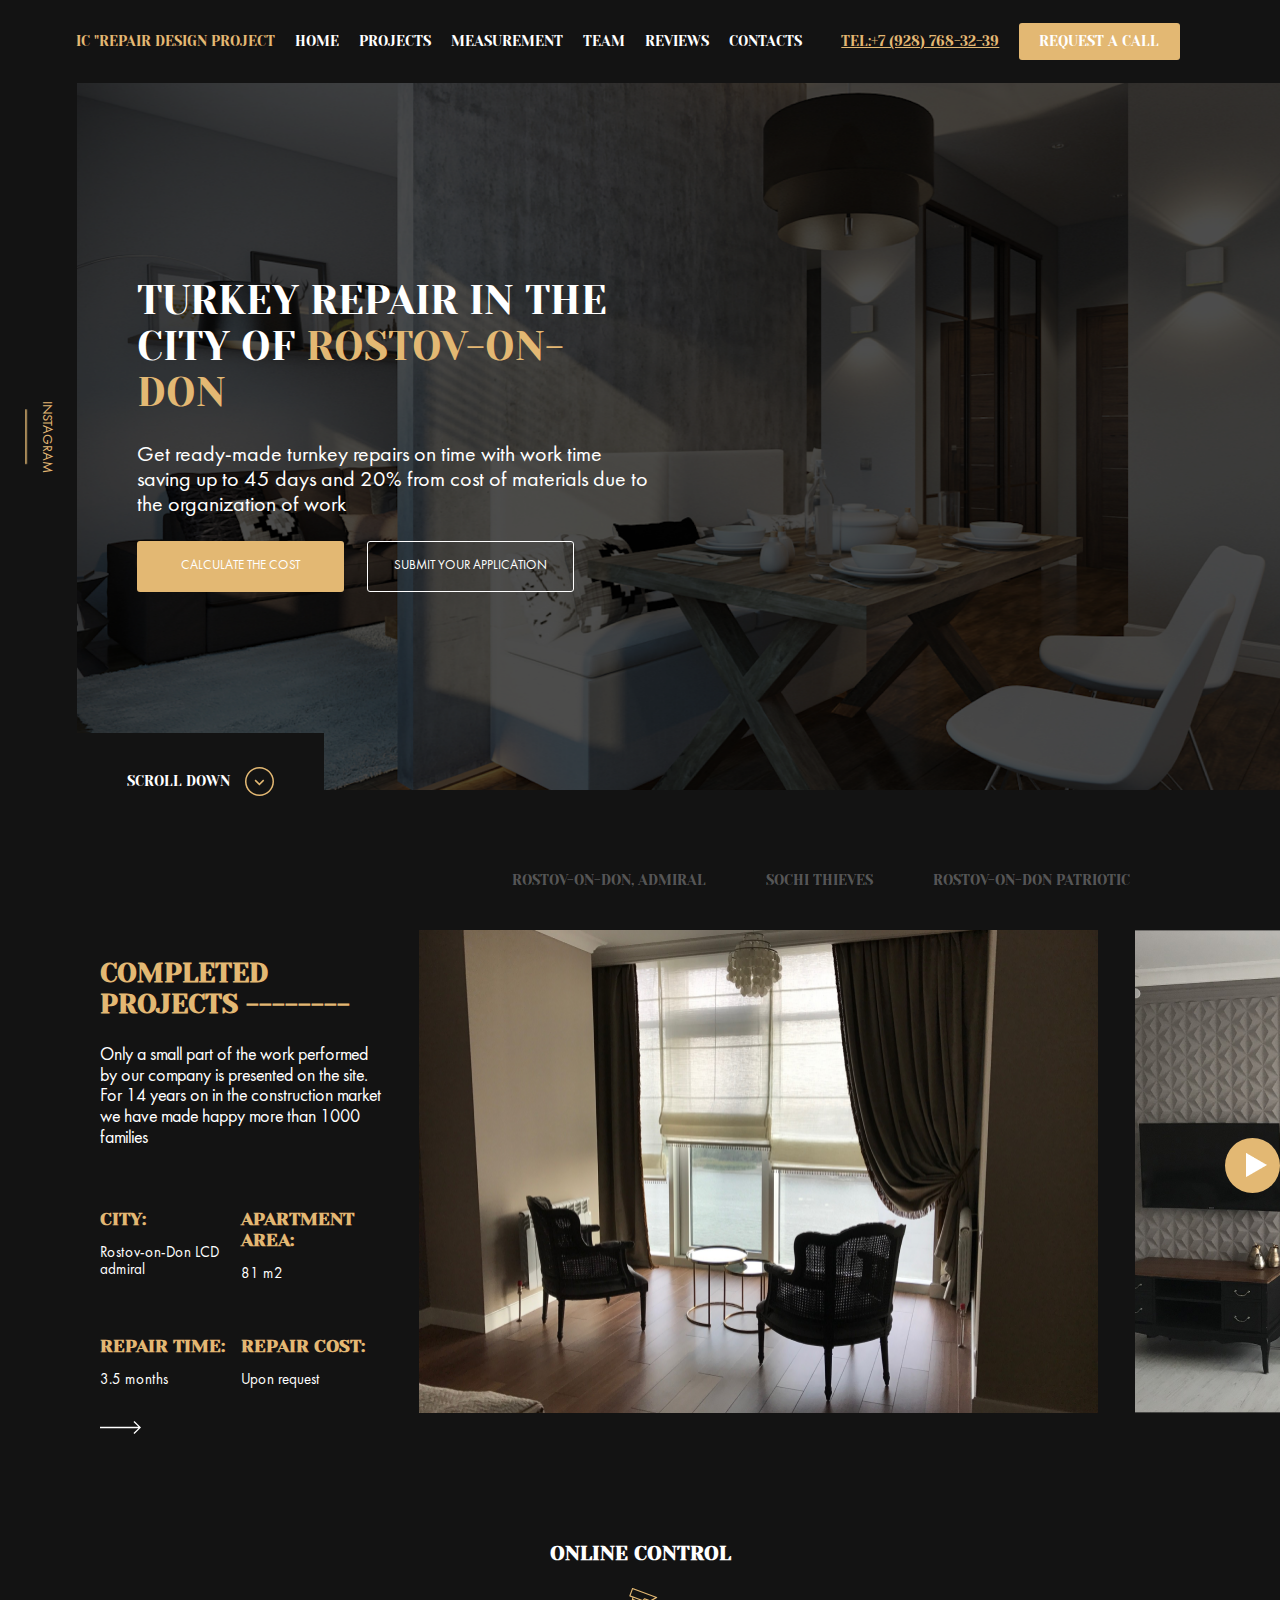
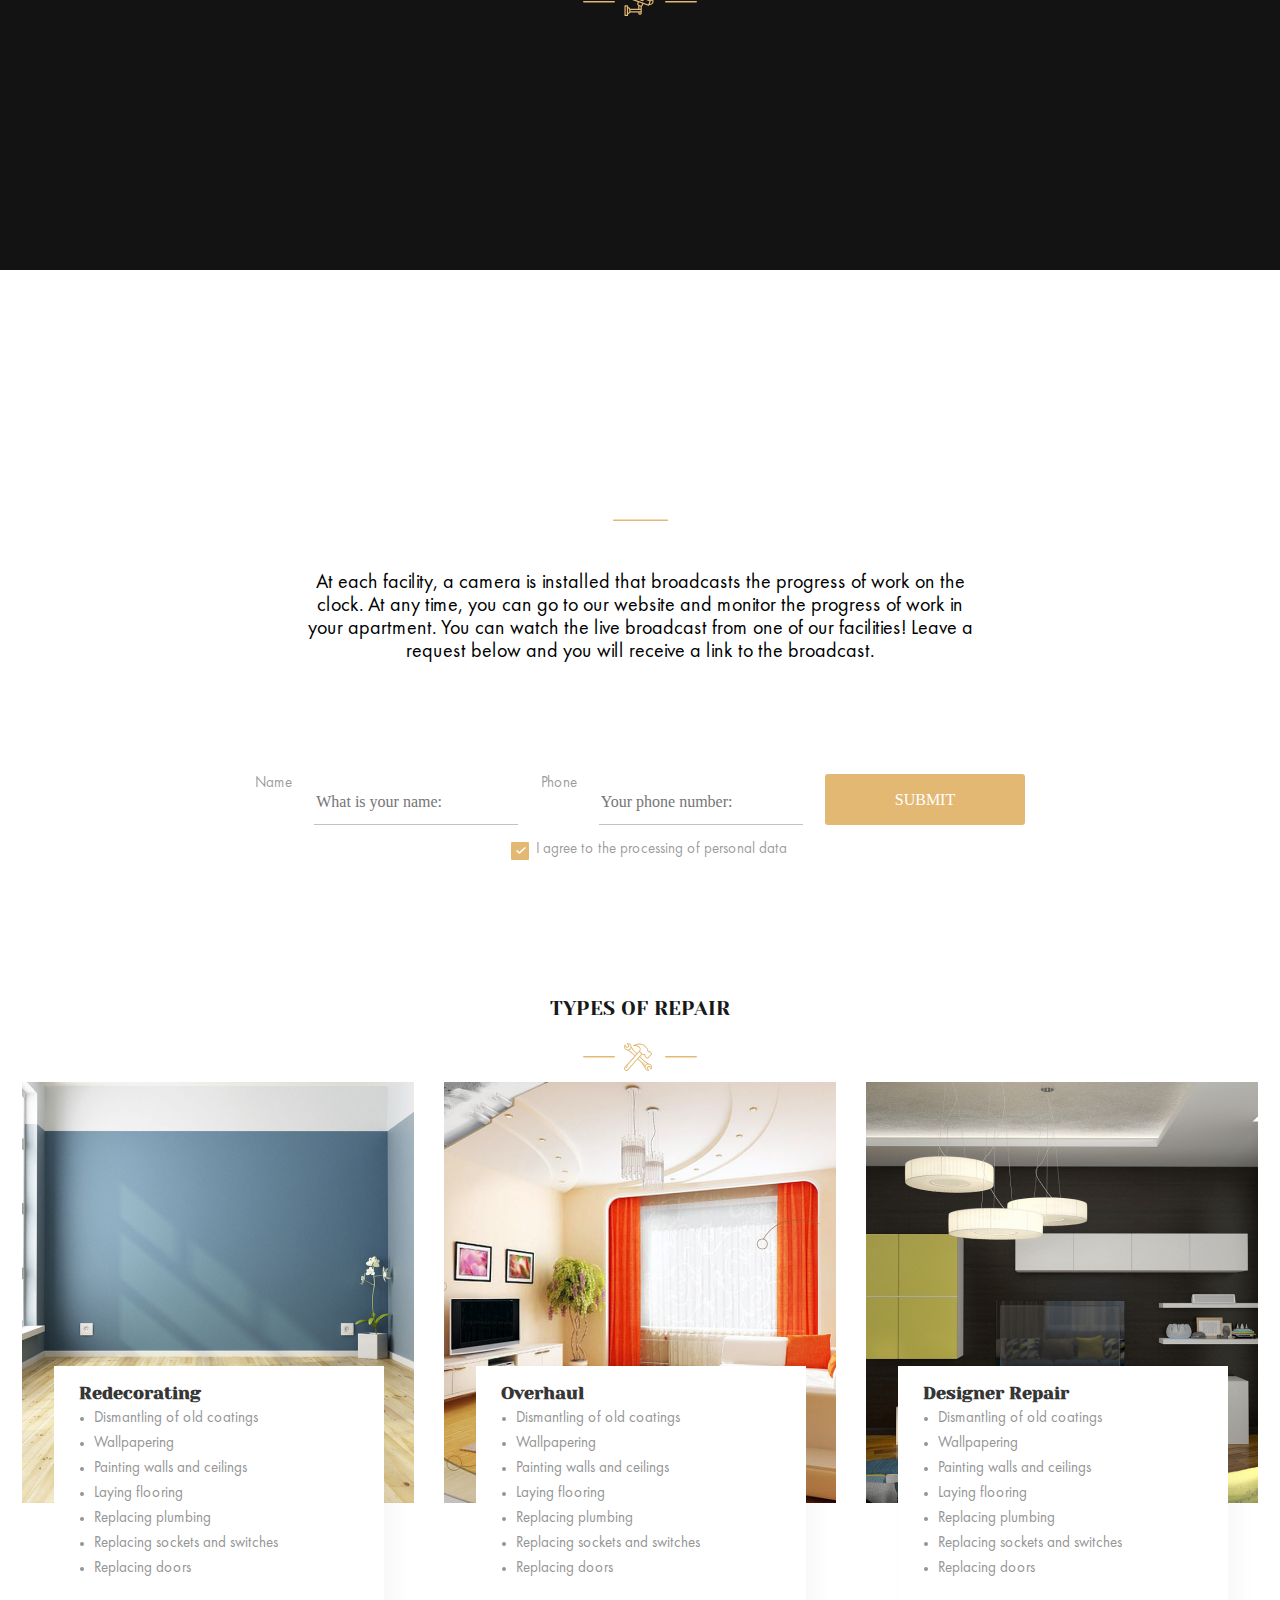
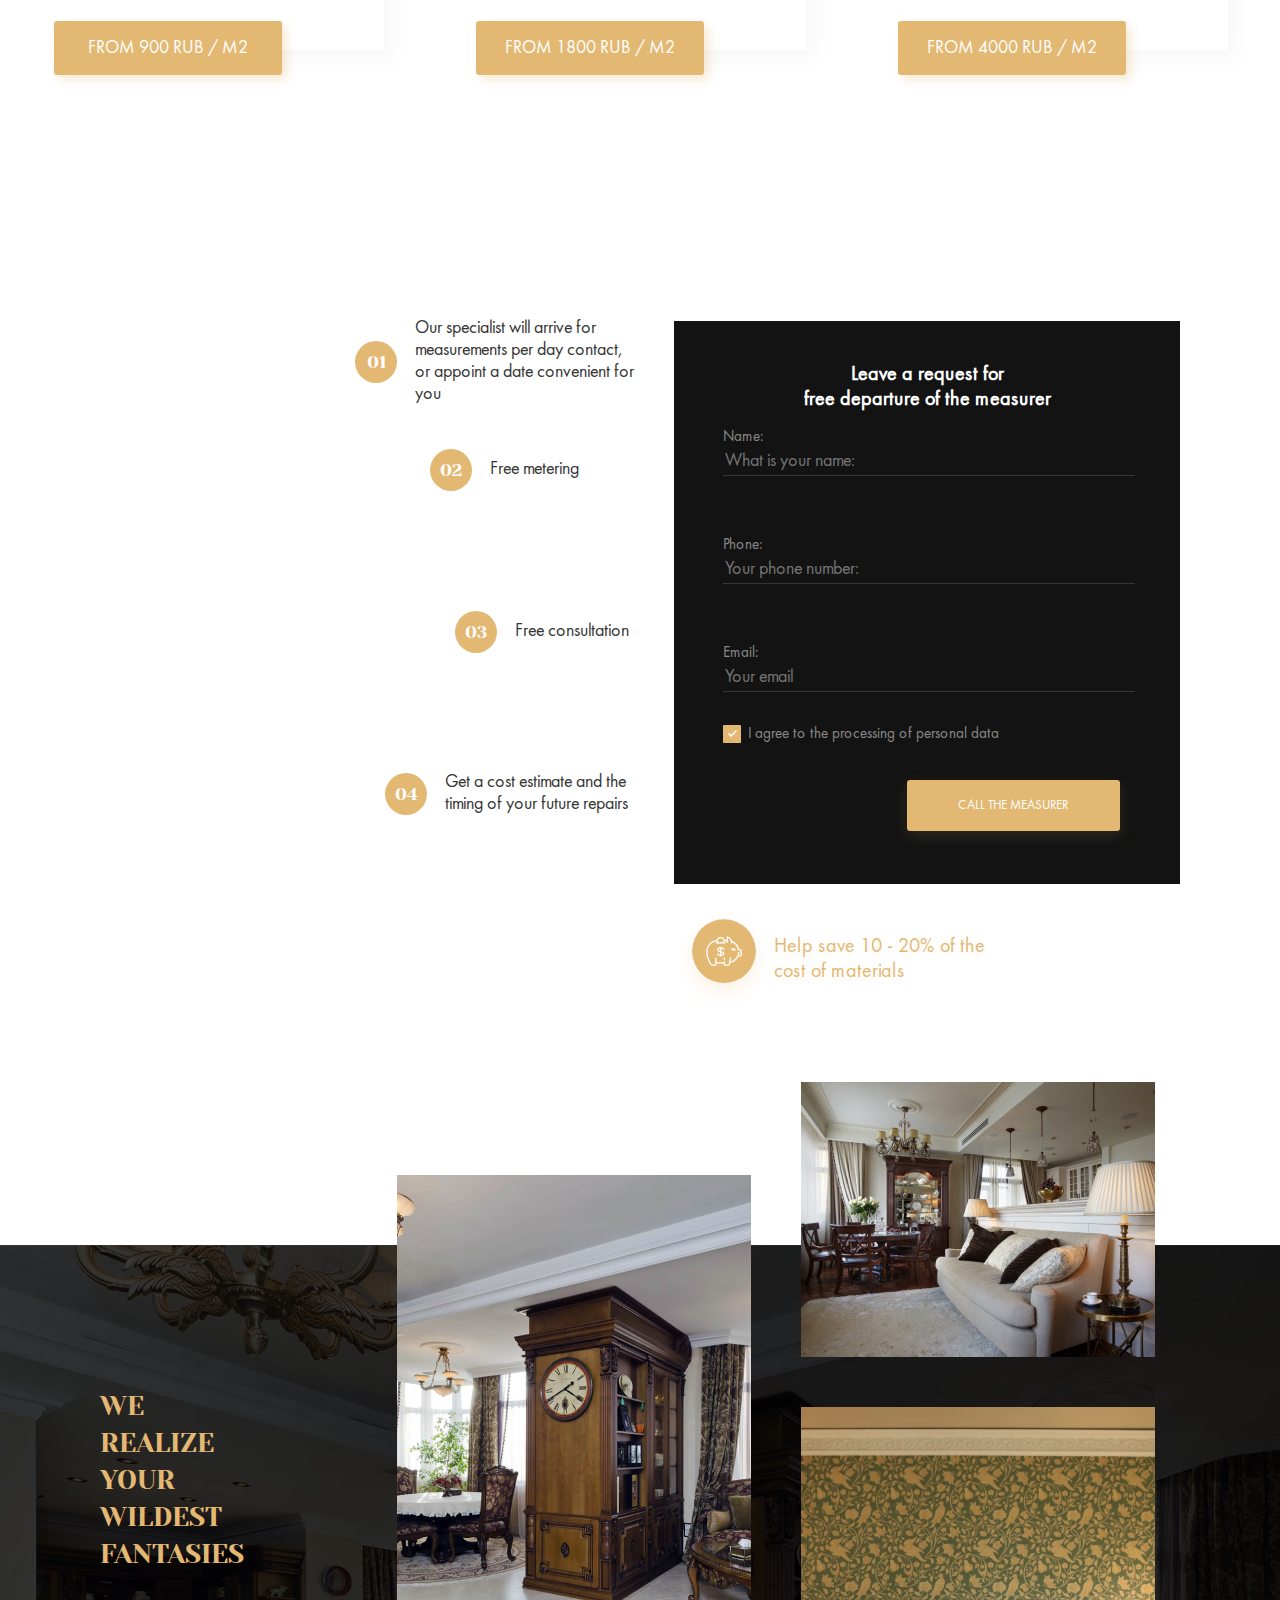
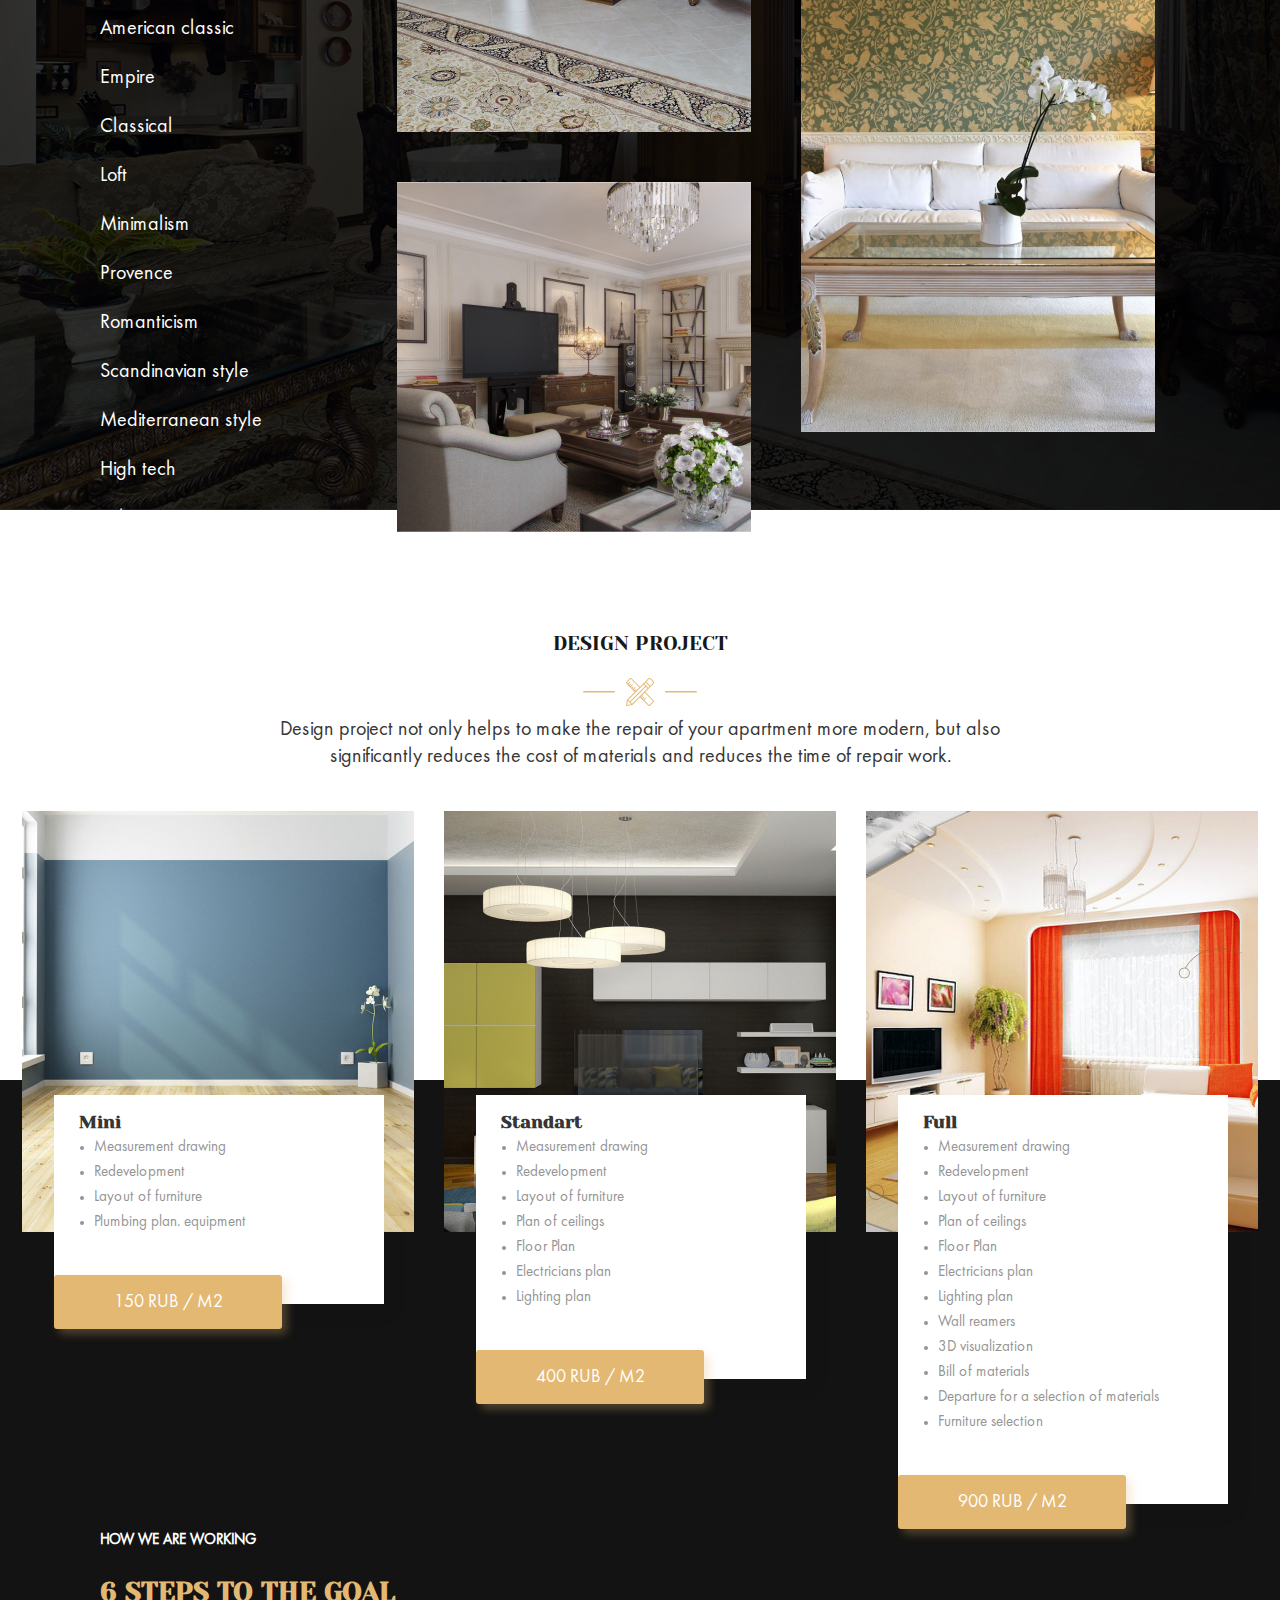
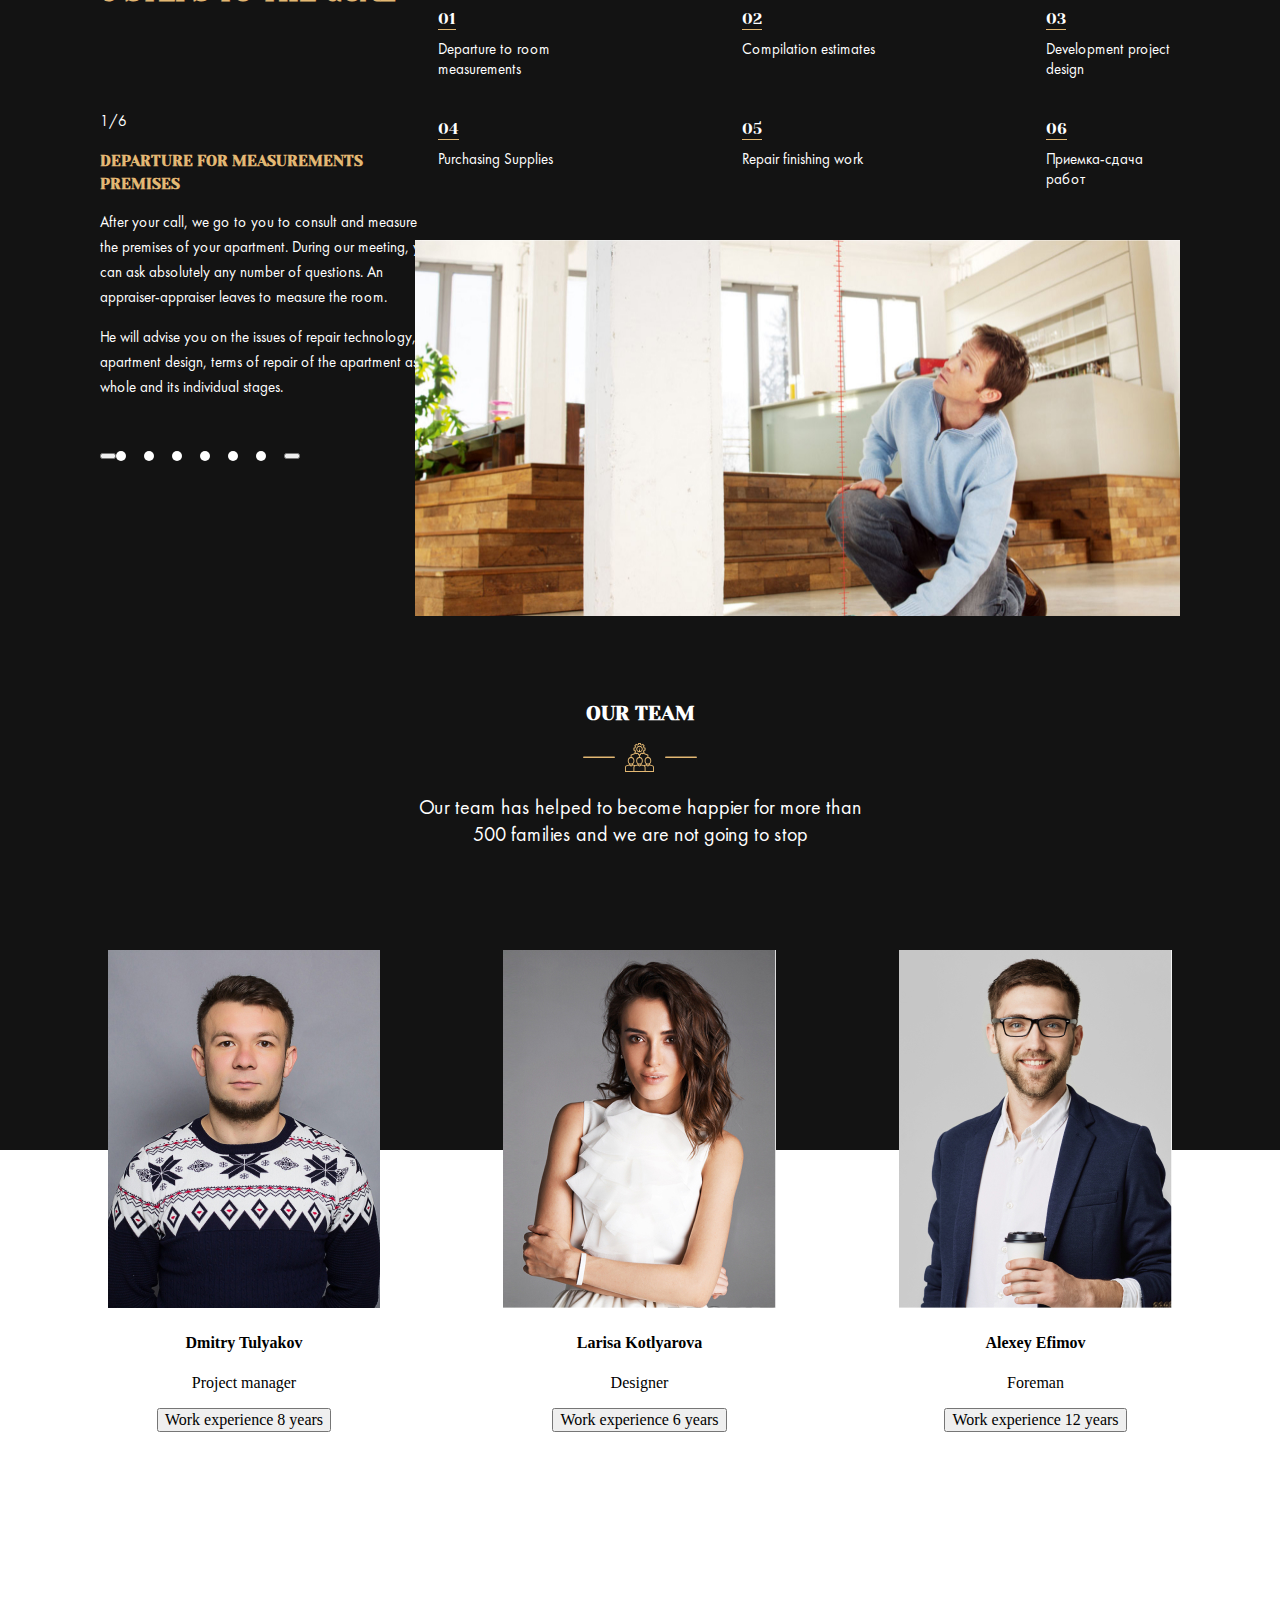
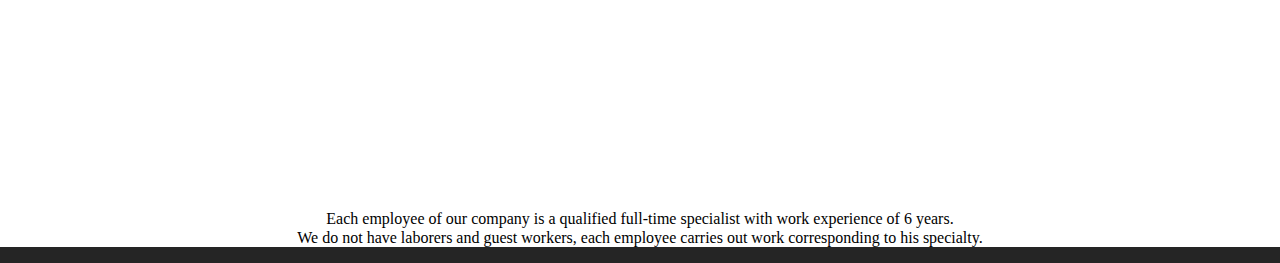
==== projects/repair-design-project/index.html @ 632f5169 "feat: add base file structure" ====
<!DOCTYPE html>
<html lang="en">

<head>
   <meta charset="UTF-8">
   <meta name="viewport" content="width=device-width, initial-scale=1.0">
   <meta http-equiv="X-UA-Compatible" content="ie=edge">
   <link href="https://fonts.googleapis.com/css?family=Yeseva+One&display=swap" rel="stylesheet">
   <link rel="stylesheet" href="normalize.css">
   <link rel="stylesheet" href="style.css">
   <title>Repair Design Project</title>
</head>

<body>

   <header>
      <nav class="nav_header">
         <div class="nav_header--logo">
            <span>IC "Repair Design Project</span>
         </div>
         <div class="nav_header--items">
            <ul>
               <li><a href="#">HOME</a></li>
               <li><a href="#">PROJECTS</a></li>
               <li><a href="#">MEASUREMENT</a></li>
               <li><a href="#">TEAM</a></li>
               <li><a href="#">REVIEWS</a></li>
               <li><a href="#">CONTACTS</a></li>
            </ul>
         </div>
         <a class="nav_header--tel" href="tel:+7 (928) 768-32-39">tel:+7 (928) 768-32-39</a>
         <button>Request a call</button>
      </nav>
      <section>
         <div class="left_instagram">
            <p><a href="#">INSTAGRAM</a>
            <img src="assets/img/bar55.png" alt="bar">
            </p>
         </div>
         <div class="header_bg">
            <div class="header_text">
               <h1>TURKEY REPAIR IN THE 
                  CITY OF <span>ROSTOV-ON-DON</span></h1>
               <p>Get ready-made turnkey repairs on time with work time saving up to 45 days and 20% from cost of materials due to the organization of work</p>
               <div class="header_btns">
                  <button>CALCULATE THE COST</button>
                  <button>SUBMIT YOUR APPLICATION</button>
               </div>
            </div>
            <div class="scroll_down">
               <span>Scroll down</span>
               <img src="assets/img/arrow-circle.svg" alt="arrow">
            </div>
         </div>
      </section>
   </header>

   <main>
      <div class="night_town_bg">
            <nav class="night_town--nav">
               <ul>
                  <li><a href="#">Rostov-on-Don, Admiral</a></li>
                  <li><a href="#">Sochi Thieves</a></li>
                  <li><a href="#">Rostov-on-Don Patriotic</a></li>
               </ul>
            </nav>
         <section class="night_town">   
            <aside class="completed_proj">
               <h3>Completed<br>
                  projects --------</h3>
               <p>Only a small part of the work performed by our company is presented on the site. For 14 years on in the construction market we have made happy more than 1000 families</p>
               <div class="text_four_blocks">
                  <div><h6>CITY:</h6><p>Rostov-on-Don LCD admiral</p></div>
                  <div><h6>APARTMENT AREA:</h6><p>81 m2</p></div>
                  <div><h6>REPAIR TIME:</h6><p>3.5 months</p></div>
                  <div><h6>REPAIR COST:</h6><p>Upon request</p></div>
                  <img src="assets/img/arrow-long.svg" alt="">
               </div>
            </aside>
            <div class="night_town--slider">
               <img src="assets/img/night_town_1.png" alt="our completed projects">
               <img src="assets/img/night_town_2.png" alt="our completed projects">
               <button></button>
            </div>
         </section>
      </div>

      <div class="white_bg">
         <section class="online_control">
            <div class="online_control-logo">
               <h3>online control</h3>
               <img src="assets/img/camera.svg" alt="image camera">
            </div>
            <iframe width="817" height="434" src="https://www.youtube.com/embed/C5bDKc0ud-4" frameborder="0" allow="accelerometer; autoplay; encrypted-media; gyroscope; picture-in-picture" allowfullscreen></iframe>
            <img src="assets/img/bar55.png" alt="">
            <div class="online_control-text">
               <p>At each facility, a camera is installed that broadcasts the progress of work on the clock.
                  At any time, you can go to our website and monitor the progress of work in your
                  apartment. You can watch the live broadcast from one of our facilities!
                  Leave a request below and you will receive a link to the broadcast.</p>
            </div>
            <div class="online_control-submit">
               <form action="" method="post">
               <label for="name">Name</label>
               <input type="text" name="name" id="name" placeholder="What is your name:">
               <label for="phone">Phone</label>
               <input type="tel" name="phone" id="phone" placeholder="Your phone number:">
               <button type="submit">SUBMIT</button>
               <div>
                  <input type="checkbox" name="agree" id="agree" class="input-checkbox" checked required>
                  <label for="agree" class="label-checkbox">I agree to the processing of personal data</label>
               </div>
               </form>
            </div>
        </section>

        <section class="types_repair">
          <div class="types_repair-logo">
            <h3>types of repair</h3>
            <img src="./assets/img/hammer.svg" alt="">
          </div>
          <div class="types_repair-blocks">
            <div class="types_repair-left">
              <img src="./assets/img/redecorating-original.jpg" alt="">
              <div class="types_repair-text">
                <h4>Redecorating</h4>
                <ul>
                  <li>Dismantling of old coatings</li>
                  <li>Wallpapering</li>
                  <li>Painting walls and ceilings</li>
                  <li>Laying flooring</li>
                  <li>Replacing plumbing</li>
                  <li>Replacing sockets and switches</li>
                  <li>Replacing doors</li>
                </ul>
                <input type="button" value="from 900 rub / m2">
              </div>
            </div>
            <div class="types_repair-center">
              <img src="./assets/img/overhaul-original.jpg" alt="">
              <div class="types_repair-text">
                <h4>Overhaul</h4>
                <ul>
                  <li>Dismantling of old coatings</li>
                  <li>Wallpapering</li>
                  <li>Painting walls and ceilings</li>
                  <li>Laying flooring</li>
                  <li>Replacing plumbing</li>
                  <li>Replacing sockets and switches</li>
                  <li>Replacing doors</li>
                </ul>
                <input type="button" value="from 1800 rub / m2">
              </div>
            </div>
            <div class="types_repair-right">
              <img src="./assets/img/designer-original.jpg" alt="">
              <div class="types_repair-text">
                <h4>Designer Repair</h4>
                <ul>
                  <li>Dismantling of old coatings</li>
                  <li>Wallpapering</li>
                  <li>Painting walls and ceilings</li>
                  <li>Laying flooring</li>
                  <li>Replacing plumbing</li>
                  <li>Replacing sockets and switches</li>
                  <li>Replacing doors</li>
                </ul>
                <input type="button" value="from 4000 rub / m2">
              </div>
            </div>
          </div>
        </section>

        <section class="carousel_measurer">
          <ol class="carousel-list">
            <li class="carousel-item"><span>Our specialist will arrive for measurements per day contact, or appoint a date
                convenient for you</span></li>
            <li class="carousel-item"><span>Free metering</span></li>
            <li class="carousel-item"><span>Free consultation</span></li>
            <li class="carousel-item"><span>Get a cost estimate and the timing of your future repairs</span></li>
          </ol>
          <div class="measurer_form_save">
            <div class="measurer_form">
              <h5>Leave a request for<br> free departure of the measurer</h5>
              <form action="#" method="post">
                <div>
                  <label for="name-request">Name:</label>
                  <input type="text" name="name-request" id="name-request" placeholder="What is your name:" required></div>
                <div>
                  <label for="phone-request">Phone:</label>
                  <input type="tel" name="phone-request" id="phone-request" placeholder="Your phone number:" required></div>
                <div>
                  <label for="email-request">Email:</label>
                  <input type="email" name="email-request" id="email-request" placeholder="Your email" required></div>
                <div>
                  <input type="checkbox" name="agreement-request" id="agreement-request" class="input-checkbox" checked
                    required>
                  <label for="agreement-request" class="label-checkbox"> I agree to the processing of personal data</label>
                </div>
                <button>Call the measurer</button>
              </form>
            </div>
            <div class="save_materials">
              <img src="./assets/img/piggy2.svg" alt="image piggy">
              <span>Help save 10 - 20% of the cost of materials</span>
            </div>
          </div>
        </section>
      </div>

      <section class="realize_fantasies">
        <div class="realize_fantasies-bg">
            <div class="realize_fantasies-text">
               <h2>we realize your wildest fantasies</h2>
              <ul class="realize_fantasies-list">
                <li class="realize_fantasies-item">American classic</li>
                <li class="realize_fantasies-item">Empire</li>
                <li class="realize_fantasies-item">Classical</li>
                <li class="realize_fantasies-item">Loft</li>
                <li class="realize_fantasies-item">Minimalism</li>
                <li class="realize_fantasies-item">Provence</li>
                <li class="realize_fantasies-item">Romanticism</li>
                <li class="realize_fantasies-item">Scandinavian style</li>
                <li class="realize_fantasies-item">Mediterranean style</li>
                <li class="realize_fantasies-item">High tech</li>
                <li class="realize_fantasies-item">Eclecticism</li>
              </ul>
            </div>
            <div class="realize_fantasies-images">
              <div class="realize_fantasies-img--left">
                <img src="./assets/img/American-_classic-1.jpg" alt="">
                <img src="./assets/img/American-_classic-2.jpg" alt="">
              </div>
              <div class="realize_fantasies-img--right">
                <img src="./assets/img/American-_classic-3.jpg" alt="">
                <img src="./assets/img/American-_classic-4.jpg" alt="">
              </div>
            </div>
        </div>
      </section>

      <section class="design_project">
        <div class="design_project-logo">
          <h3>design project</h3>
          <img src="./assets/img/pencil.svg" alt="">
        </div>
        <p>Design project not only helps to make the repair of your apartment more modern, but also significantly reduces the
          cost of materials and reduces the time of repair work.</p>
        <div class="design_project-blocks">
          <div class="design_project-left">
            <img src="./assets/img/redecorating-original.jpg" alt="">
            <div class="design_project-text">
              <h4>Mini</h4>
              <ul>
                <li>Measurement drawing</li>
                <li>Redevelopment</li>
                <li>Layout of furniture</li>
                <li>Plumbing plan. equipment</li>
              </ul>
              <input type="button" value="150 rub / m2">
            </div>
          </div>
          <div class="design_project-center">
            <img src="./assets/img/designer-original.jpg" alt="">
            <div class="design_project-text">
              <h4>Standart</h4>
              <ul>
                <li>Measurement drawing</li>
                <li>Redevelopment</li>
                <li>Layout of furniture</li>
                <li>Plan of ceilings</li>
                <li>Floor Plan</li>
                <li>Electricians plan </li>
                <li>Lighting plan</li>
              </ul>
              <input type="button" value="400 rub / m2">
            </div>
          </div>
          <div class="design_project-right">
            <img src="./assets/img/overhaul-original.jpg" alt="">
            <div class="design_project-text">
              <h4>Full</h4>
              <ul>
                <li>Measurement drawing</li>
                <li>Redevelopment</li>
                <li>Layout of furniture</li>
                <li>Plan of ceilings</li>
                <li>Floor Plan</li>
                <li>Electricians plan </li>
                <li>Lighting plan</li>
                <li>Wall reamers</li>
                <li>3D visualization</li>
                <li>Bill of materials</li>
                <li>Departure for a selection of materials</li>
                <li>Furniture selection</li>
              </ul>
              <input type="button" value="900 rub / m2">
            </div>
          </div>
        </div>
      </section>

    <section class="steps_to_goal">
      <div class="steps_to_goal-text">
        <h4>How we are working</h4>
        <h2>6 steps to the goal</h2>
        <p>1/6</p>
        <h3 class="steps_to_goal-title">Departure for measurements premises</h3>
        <p>After your call, we go to you to consult and measure the premises of your apartment.
          During our meeting, you can ask absolutely any number of questions. An appraiser-appraiser leaves to measure
          the room.</p>
        <p>He will advise you on the issues of repair technology, apartment design, terms of repair
          of the apartment as a whole and its individual stages.</p>
        <div class="toggles">
          <button class="toggle_arrow-prev"></button>
          <button class="toggle toggle-active"></button>
          <button class="toggle"></button>
          <button class="toggle"></button>
          <button class="toggle"></button>
          <button class="toggle"></button>
          <button class="toggle"></button>
          <button class="toggle_arrow-next"></button>
        </div>
      </div>
      <div class="steps_to_goal-right">
        <ol class="steps_to_goal-right--list">
          <li class="steps_to_goal--list-item">
            <a href="#">Departure to room measurements</a>
          </li>
          <li class="steps_to_goal--list-item">
            <a href="#">Compilation estimates</a>
          </li>
          <li class="steps_to_goal--list-item">
            <a href="#">Development project design</a>
          </li>
          <li class="steps_to_goal--list-item">
            <a href="#">Purchasing Supplies</a>
          </li>
          <li class="steps_to_goal--list-item">
            <a href="#">Repair finishing work</a>
          </li>
          <li class="steps_to_goal--list-item">
            <a href="#">Приемка-сдача работ</a>
          </li>
        </ol>
        <div class="steps_to_goal-images">
          <img class="steps_to_goal-img" src="./assets/img/steps_to_goal-original.jpg" alt="Departure to room measurements"
            width="765" height="376">
        </div>
      </div>
    </section>

    <section class="our_team">
      <div class="our_team-logo">
        <h2>Our team</h2>
        <img src="assets/img/group.svg" alt="Our team icon" width="114" height="29">
      
        
      <p>Our team has helped to become happier for more than 500 families and we are not going to stop</p>
      </div>
      <div class="our_team-blocks">
          <div class="our_team-left">
            <img src="./assets/img/Tulyakov-original.jpg" alt="Dmitry Tulyakov">
            <div class="our_team-text">
              <h4>Dmitry Tulyakov</h4>
              <p>Project manager</p>
              <input type="button" value="Work experience 8 years">
            </div>
          </div>
          <div class="our_team-center">
            <img src="./assets/img/Kotlyarova-original.jpg" alt="Larisa Kotlyarova">
            <div class="our_team-text">
              <h4>Larisa Kotlyarova</h4>
              <p>Designer</p>
              <input type="button" value="Work experience 6 years">
            </div>
          </div>
          <div class="our_team-right">
            <img src="./assets/img/Efimov-original.jpg" alt="Alexey Efimov">
            <div class="our_team-text">
              <h4>Alexey Efimov</h4>
              <p>Foreman</p>
              <input type="button" value="Work experience 12 years">
            </div>
          </div>
        </div>
      <p class="team__about">Each employee of our company is a qualified full-time specialist with work experience of 6
        years.<br>We do not have laborers and guest workers, each employee carries out work corresponding to his specialty.
      </p>
    </section>

    <section></section>

    <section></section>

    <section></section>

   </main>
   <footer>

   </footer>
</body>

</html>
---- projects/repair-design-project/style.css ----
header, main {
  max-width: 1440px;
  margin-left: auto;
  margin-right: auto;
}

@font-face {
  font-family: 'FuturaBook';
  src: url("assets/fonts/FuturaBookC.woff") format("woff");
  src: url("assets/fonts/FuturaBookC.woff2") format("woff2");
}

body {
  background-color: #252525;
}

header section {
  position: relative;
  display: -webkit-box;
  display: -ms-flexbox;
  display: flex;
  width: 100%;
  height: 707px;
}

button {
  cursor: pointer;
}

.nav_header {
  display: -webkit-box;
  display: -ms-flexbox;
  display: flex;
  -webkit-box-pack: justify;
      -ms-flex-pack: justify;
          justify-content: space-between;
  -webkit-box-align: center;
      -ms-flex-align: center;
          align-items: center;
  width: 100%;
  height: 83px;
  background-color: #131313;
  text-transform: uppercase;
  font-size: 14px;
  font-family: "Yeseva One", cursive, Arial, sans-serif;
}

.nav_header button {
  width: 161px;
  height: 37px;
  color: white;
  background-color: #E3B873;
  border-radius: 3px;
  border: 0;
  text-transform: uppercase;
  margin-right: 100px;
}

.nav_header--logo {
  margin-left: 76px;
}

.nav_header--logo span {
  color: #E3B873;
}

.nav_header--items ul {
  display: -webkit-box;
  display: -ms-flexbox;
  display: flex;
  margin: 0;
  padding-left: 0;
  list-style: none;
}

.nav_header--items a {
  display: block;
  text-decoration: none;
  margin-right: 20px;
  color: #fff;
}

.nav_header--items a:hover {
  color: #E3B873;
}

.nav_header--tel {
  color: #E3B873;
}

.left_instagram {
  display: -webkit-box;
  display: -ms-flexbox;
  display: flex;
  -webkit-box-align: center;
      -ms-flex-align: center;
          align-items: center;
  height: 100%;
  width: 82px;
  background-color: #131313;
}

.left_instagram p {
  -webkit-transform: rotate(90deg);
          transform: rotate(90deg);
  text-align: center;
}

.left_instagram a {
  font-family: "FuturaBook", Arial, sans-serif;
  font-size: 14px;
  color: #E3B873;
  text-decoration: none;
}

.header_bg {
  position: relative;
  width: 100%;
  height: 100%;
  background: url("assets/img/head.png") no-repeat;
  background-size: cover;
}

.header_text {
  width: 515px;
  height: 305px;
  margin-left: 60px;
  margin-top: 195px;
  color: #fff;
}

.header_text h1 {
  font-size: 40px;
  font-family: "Yeseva One", cursive, Arial, sans-serif;
  font-weight: normal;
}

.header_text h1 span {
  color: #E3B873;
}

.header_text p {
  font-family: "FuturaBook", Arial, sans-serif;
  font-size: 22px;
}

.header_btns {
  height: 51px;
  font-size: 13px;
}

.header_btns button {
  color: white;
  height: 100%;
  width: 207px;
  font-size: 13px;
  font-family: "FuturaBook", Arial, sans-serif;
  text-transform: uppercase;
  border-radius: 3px;
}

.header_btns button:first-child {
  background-color: #E3B873;
  border: 0;
}

.header_btns button:last-child {
  background-color: Transparent;
  background-repeat: no-repeat;
  border: 1px solid white;
  margin-left: 20px;
}

.scroll_down {
  display: -webkit-box;
  display: -ms-flexbox;
  display: flex;
  -webkit-box-pack: center;
      -ms-flex-pack: center;
          justify-content: center;
  -webkit-box-align: center;
      -ms-flex-align: center;
          align-items: center;
  width: 247px;
  height: 97px;
  background-color: #131313;
  position: absolute;
  z-index: 3;
  left: 0px;
  bottom: -40px;
}

.scroll_down span {
  color: #fff;
  text-transform: uppercase;
  font-size: 14px;
  font-family: "Yeseva One", cursive, Arial, sans-serif;
}

.scroll_down img {
  margin-left: 15px;
}

.scroll_down img:hover {
  -webkit-transform: rotate(180deg);
          transform: rotate(180deg);
}

.scroll_down:hover {
  cursor: pointer;
}

.night_town_bg {
  background-color: #131313;
  position: relative;
  height: 1080px;
  width: 100%;
}

.night_town--nav {
  display: -webkit-box;
  display: -ms-flexbox;
  display: flex;
  -webkit-box-pack: justify;
      -ms-flex-pack: justify;
          justify-content: space-between;
  -webkit-box-align: center;
      -ms-flex-align: center;
          align-items: center;
  width: 100%;
  height: 100px;
  background-color: #131313;
  text-transform: uppercase;
  font-size: 14px;
  font-family: "Yeseva One", cursive, Arial, sans-serif;
  padding-top: 40px;
}

.night_town--nav ul {
  display: -webkit-box;
  display: -ms-flexbox;
  display: flex;
  margin: 0;
  padding-left: 0;
  list-style: none;
  margin-left: 40%;
}

.night_town--nav a {
  display: block;
  text-decoration: none;
  margin-right: 60px;
  color: rgba(255, 255, 255, 0.3);
}

.night_town--nav a:hover {
  color: #E3B873;
  text-decoration: underline;
}

.completed_proj {
  height: 483px;
  width: 442px;
  margin-left: 100px;
  top: 500px;
}

.completed_proj h3 {
  font-size: 27px;
  font-family: "Yeseva One", cursive, Arial, sans-serif;
  text-transform: uppercase;
  color: #E3B873;
}

.completed_proj p {
  color: white;
  font-family: "FuturaBook", Arial, sans-serif;
  font-size: 18px;
}

.text_four_blocks {
  display: -ms-grid;
  display: grid;
  -ms-grid-columns: 50% 50%;
      grid-template-columns: 50% 50%;
  -ms-grid-rows: 50% 50%;
      grid-template-rows: 50% 50%;
}

.text_four_blocks h6 {
  font-family: "Yeseva One", cursive, Arial, sans-serif;
  font-size: 18px;
  color: #E3B873;
  text-transform: uppercase;
  margin-bottom: 10px;
}

.text_four_blocks p {
  color: #fff;
  font-size: 15px;
  font-family: "FuturaBook", Arial, sans-serif;
}

.night_town {
  display: -webkit-box;
  display: -ms-flexbox;
  display: flex;
}

.night_town--slider {
  display: -webkit-box;
  display: -ms-flexbox;
  display: flex;
  position: relative;
}

.night_town--slider img {
  margin-left: 37px;
}

.night_town--slider button {
  position: absolute;
  color: #fff;
  background: url("assets/img/Play.png") no-repeat;
  background-position-x: -44px;
  background-position-y: -41px;
  width: 55px;
  height: 55px;
  border: 0;
  border-radius: 50px;
  right: 0px;
  top: 208px;
}

.white_bg {
  background-color: #fff;
  height: 2575px;
  width: 100%;
}

.online_control {
  display: -webkit-box;
  display: -ms-flexbox;
  display: flex;
  -webkit-box-orient: vertical;
  -webkit-box-direction: normal;
      -ms-flex-direction: column;
          flex-direction: column;
  -webkit-box-align: center;
      -ms-flex-align: center;
          align-items: center;
  top: -350px;
  position: relative;
  margin: 0 auto;
  height: 955px;
  max-width: 817px;
}

.online_control img {
  margin-top: 60px;
  margin-bottom: 30px;
}

.online_control-logo h3 {
  font-size: 20px;
  line-height: 28px;
  text-transform: uppercase;
  color: #fff;
  font-family: "Yeseva One", cursive, Arial, sans-serif;
}

.online_control-logo img {
  display: block;
  margin: 15px auto;
}

.online_control-text p {
  font-family: "FuturaBook", Arial, sans-serif;
  font-size: 20px;
  text-align: center;
  max-width: 680px;
}

.online_control-submit {
  margin-top: 90px;
  height: 102px;
  max-width: 770px;
}

.online_control-submit button {
  width: 200px;
  height: 51px;
  color: white;
  background-color: #E3B873;
  border-radius: 3px;
  border: 0;
  text-transform: uppercase;
}

.online_control-submit form {
  display: -webkit-box;
  display: -ms-flexbox;
  display: flex;
  -ms-flex-wrap: wrap;
      flex-wrap: wrap;
  -webkit-box-pack: justify;
      -ms-flex-pack: justify;
          justify-content: space-between;
}

.online_control-submit form div {
  margin: 10px auto;
}

.online_control-submit label {
  font-family: "FuturaBook", Arial, sans-serif;
  font-size: 15px;
  line-height: 20px;
  color: rgba(54, 54, 54, 0.5);
}

.online_control-submit input {
  border: none;
  border-bottom: 1px solid rgba(54, 54, 54, 0.3);
  -webkit-box-sizing: border-box;
          box-sizing: border-box;
  outline: none;
  margin-top: 5px;
  color: black;
}

.types_repair {
  position: relative;
  margin: 0 auto;
  height: 706px;
  max-width: 100%;
  top: -250px;
}

.types_repair-logo,
.design_project-logo {
  margin: 20px auto;
  width: 257px;
  height: 67px;
}

.types_repair-logo h3,
.design_project-logo h3 {
  font-family: "Yeseva One", cursive, Arial, sans-serif;
  text-align: center;
  font-style: normal;
  font-weight: normal;
  font-size: 20px;
  line-height: 28px;
  text-align: center;
  text-transform: uppercase;
  color: #181818;
}

.types_repair-logo img,
.design_project-logo img {
  display: block;
  margin: 15px auto;
}

.types_repair-blocks,
.design_project-blocks {
  display: -webkit-box;
  display: -ms-flexbox;
  display: flex;
  -webkit-box-pack: justify;
      -ms-flex-pack: justify;
          justify-content: space-between;
  height: 608px;
  max-width: 1236px;
  margin: 10px auto;
}

.types_repair-blocks h4,
.design_project-blocks h4 {
  margin: 15px 20px;
  font-family: "Yeseva One", cursive, Arial, sans-serif;
  font-size: 18px;
  line-height: 25px;
  color: #363636;
  top: 15px;
  left: 5px;
  position: relative;
}

.types_repair-text,
.design_project-text {
  position: relative;
  width: 330px;
  top: -156px;
  left: 32px;
  font-size: 15px;
  line-height: 25px;
  color: #959595;
  background: #FFFFFF;
  font-family: "FuturaBook", Arial, sans-serif;
  -webkit-box-shadow: 10px 10px 20px rgba(0, 0, 0, 0.03);
          box-shadow: 10px 10px 20px rgba(0, 0, 0, 0.03);
}

.types_repair-text input,
.design_project-text input {
  position: relative;
  top: 25px;
  width: 228px;
  height: 54px;
  color: #fff;
  background: #E3B873;
  font-family: "FuturaBook", Arial, sans-serif;
  font-size: 18px;
  line-height: 25px;
  border-radius: 3px;
  border: 0;
  text-transform: uppercase;
  -webkit-box-shadow: 5px 5px 10px rgba(227, 184, 115, 0.3);
          box-shadow: 5px 5px 10px rgba(227, 184, 115, 0.3);
}

.types_repair-text input:hover,
.design_project-text input:hover {
  cursor: pointer;
}

.carousel_measurer {
  display: -webkit-box;
  display: -ms-flexbox;
  display: flex;
  -webkit-box-pack: justify;
      -ms-flex-pack: justify;
          justify-content: space-between;
  padding-right: 100px;
  margin-bottom: 120px;
  height: 725.44px;
  position: relative;
  top: -130px;
}

.carousel-list {
  margin: 0;
  padding: 0;
  list-style: none;
  counter-reset: requestCounter;
  position: relative;
  width: 100%;
  margin-right: 3%;
  background-image: url(../assets/img/bg-black-white-building.png), url(../assets/img/circle-for-list.svg);
  background-repeat: no-repeat, no-repeat;
  background-position: 0 0, 0 55px;
}

.carousel-item {
  position: absolute;
  top: 0;
  left: 0;
  display: -webkit-box;
  display: -ms-flexbox;
  display: flex;
  height: 42px;
  font-family: "FuturaBook", Arial, sans-serif;
  font-style: normal;
  font-weight: normal;
  font-size: 18px;
  line-height: 22px;
  text-align: left;
  color: #363636;
}

.carousel-item::before {
  counter-increment: requestCounter;
  content: "0" counter(requestCounter);
  position: absolute;
  top: 0;
  left: -60px;
  width: 42px;
  height: 42px;
  margin-right: 17px;
  font-family: "Yeseva One", cursive, Arial, sans-serif;
  font-style: normal;
  font-weight: normal;
  font-size: 18px;
  line-height: 42px;
  text-align: center;
  color: #fff;
  background-color: #E3B873;
  border-radius: 50%;
}

.carousel-item span {
  -ms-flex-item-align: center;
      -ms-grid-row-align: center;
      align-self: center;
}

.carousel-item:first-child {
  top: 120px;
  left: 415px;
}

.carousel-item:nth-child(2) {
  top: 228px;
  left: 490px;
}

.carousel-item:nth-child(3) {
  top: 390px;
  left: 515px;
}

.carousel-item:nth-child(4) {
  top: 552px;
  left: 445px;
}

.measurer_form_save {
  margin-top: 100px;
  max-width: 506px;
}

.measurer_form {
  height: 509px;
  display: -webkit-box;
  display: -ms-flexbox;
  display: flex;
  -webkit-box-orient: vertical;
  -webkit-box-direction: normal;
      -ms-flex-direction: column;
          flex-direction: column;
  padding: 27px 49px;
  margin-bottom: 40px;
  color: #fff;
  background-color: #131313;
}

.measurer_form h5 {
  font-family: "FuturaBook", Arial, sans-serif;
  margin: 15px;
  font-size: 20px;
  line-height: 25px;
  text-align: center;
}

.measurer_form form {
  -webkit-box-orient: horizontal;
  -webkit-box-direction: normal;
      -ms-flex-direction: row;
          flex-direction: row;
  -ms-flex-wrap: wrap;
      flex-wrap: wrap;
  -webkit-box-sizing: border-box;
          box-sizing: border-box;
  -webkit-box-pack: center;
      -ms-flex-pack: center;
          justify-content: center;
  max-width: 100%;
  font-family: "FuturaBook", Arial, sans-serif;
  text-align: left;
}

.measurer_form form button {
  border: none;
  cursor: pointer;
  width: 213px;
  height: 51px;
  color: #fff;
  font-family: "FuturaBook", Arial, sans-serif;
  font-size: 13px;
  line-height: 18px;
  margin-left: 45%;
  text-transform: uppercase;
  border-radius: 3px;
  background: #E3B873;
  -webkit-box-shadow: 0px 5px 15px rgba(227, 184, 115, 0.15);
          box-shadow: 0px 5px 15px rgba(227, 184, 115, 0.15);
}

.measurer_form div {
  margin-bottom: 60px;
}

.measurer_form div:nth-child(3) {
  margin-bottom: 15px;
}

.measurer_form div:nth-child(4) {
  margin-bottom: 35px;
}

.measurer_form div label {
  line-height: 20px;
  color: rgba(255, 255, 255, 0.5);
  display: block;
  font-size: 15px;
}

.measurer_form div input {
  border: none;
  font-size: 18px;
  line-height: 25px;
  font-weight: 400;
  width: 408px;
  font-size: 18px;
  line-height: 25px;
  color: #fff;
  background-color: #131313;
  border-bottom: 1px solid rgba(255, 255, 255, 0.15);
}

.input-checkbox {
  opacity: 0;
}

.input-checkbox:checked + .label-checkbox::after {
  content: '';
  position: absolute;
  top: 5px;
  left: 5px;
  width: 10px;
  height: 8px;
  background-image: url(./assets/img/check.svg);
  background-repeat: no-repeat;
  background-position: 0 0;
}

.label-checkbox {
  position: relative;
  padding-left: 25px;
  font-size: 16px;
  line-height: 22px;
  cursor: pointer;
}

.label-checkbox::before {
  content: '';
  position: absolute;
  top: 0;
  left: 0;
  width: 18px;
  height: 18px;
  background-color: #E3B873;
  border-radius: 1px;
}

.save_materials {
  display: -webkit-box;
  display: -ms-flexbox;
  display: flex;
  -webkit-box-align: center;
      -ms-flex-align: center;
          align-items: center;
  width: 330px;
  height: 72px;
}

.save_materials img {
  height: 100px;
}

.save_materials span {
  font-family: "FuturaBook", Arial, sans-serif;
  font-size: 20px;
  line-height: 25px;
  color: #E3B873;
  text-shadow: 0px 3px 10px rgba(227, 184, 115, 0.15);
}

.realize_fantasies {
  width: 100%;
}

.realize_fantasies-bg {
  display: -webkit-box;
  display: -ms-flexbox;
  display: flex;
  height: 865px;
  background-image: url(./assets/img/bg-realize_fantasies.jpg), linear-gradient(120.96deg, rgba(0, 0, 0, 0.75) 0%, rgba(0, 0, 0, 0.9) 100%);
  background-repeat: no-repeat, no-repeat;
  background-blend-mode: multiply;
  padding: 0px 100px;
}

.realize_fantasies-text {
  padding: 120px 0px;
  height: 630px;
  width: 25%;
}

.realize_fantasies-text h2 {
  margin-bottom: 40px;
  font-family: "Yeseva One", cursive, Arial, sans-serif;
  font-style: normal;
  font-weight: normal;
  font-size: 27px;
  line-height: 37px;
  text-transform: uppercase;
  color: #E3B873;
}

.realize_fantasies-list {
  font-family: "FuturaBook", Arial, sans-serif;
  list-style: none;
  font-size: 20px;
  line-height: 34px;
  color: #FFF;
  margin: 0;
  padding: 0;
  display: block;
}

.realize_fantasies-item {
  margin-bottom: 15px;
  cursor: pointer;
}

.realize_fantasies-item:hover {
  color: #E3B873;
  text-decoration: underline;
}

.realize_fantasies-images {
  display: -webkit-box;
  display: -ms-flexbox;
  display: flex;
  margin-left: 10%;
}

.realize_fantasies-images img {
  margin: 25px 25px;
}

.realize_fantasies-img--left {
  display: -webkit-box;
  display: -ms-flexbox;
  display: flex;
  -webkit-box-orient: vertical;
  -webkit-box-direction: normal;
      -ms-flex-direction: column;
          flex-direction: column;
}

.realize_fantasies-img--left img {
  position: relative;
  top: -95px;
}

.realize_fantasies-img--right {
  display: -webkit-box;
  display: -ms-flexbox;
  display: flex;
  -webkit-box-orient: vertical;
  -webkit-box-direction: normal;
      -ms-flex-direction: column;
          flex-direction: column;
}

.realize_fantasies-img--right img {
  position: relative;
  top: -188px;
}

.design_project {
  margin: 0 auto;
  padding-top: 100px;
  height: 900px;
  max-width: 100%;
  background: linear-gradient(to top, #131313 0%, #131313 430px, #fff 430px, #fff 100%);
}

.design_project p {
  max-width: 760px;
  font-size: 20px;
  line-height: 27px;
  text-align: center;
  margin: 0 auto 40px;
  color: #363636;
  font-family: "FuturaBook", Arial, sans-serif;
}

.steps_to_goal {
  max-width: 1239px;
  height: 690px;
  padding: 0px 100px;
  display: -webkit-box;
  display: -ms-flexbox;
  display: flex;
  -webkit-box-pack: justify;
      -ms-flex-pack: justify;
          justify-content: space-between;
  background-color: #131313;
}

.steps_to_goal-text {
  text-align: left;
  list-style: none;
  max-width: 338px;
}

.steps_to_goal-text h4 {
  font-family: "FuturaBook", Arial, sans-serif;
  font-size: 15px;
  line-height: 21px;
  text-transform: uppercase;
  color: #FFFFFF;
}

.steps_to_goal-text p {
  font-family: "FuturaBook", Arial, sans-serif;
  font-size: 15px;
  line-height: 25px;
  color: #FFFFFF;
}

.steps_to_goal-text h2 {
  margin-bottom: 100px;
  font-size: 27px;
  line-height: 37px;
  color: #E3B873;
  text-transform: uppercase;
  font-family: "Yeseva One", cursive, Arial, sans-serif;
}

.steps_to_goal-text h3 {
  font-size: 15px;
  line-height: 23px;
  color: #E3B873;
  text-transform: uppercase;
  font-family: "Yeseva One", cursive, Arial, sans-serif;
}

.toggles {
  display: -webkit-box;
  display: -ms-flexbox;
  display: flex;
  -webkit-box-align: center;
      -ms-flex-align: center;
          align-items: center;
  margin-top: 50px;
}

.toggle {
  display: block;
  width: 10px;
  height: 10px;
  margin: 0;
  margin-right: 0px;
  margin-right: 18px;
  padding: 0;
  background-color: #fff;
  border: none;
  border-radius: 50%;
}

.steps_to_goal-right {
  width: 765px;
  padding-top: 130px;
}

.steps_to_goal-right--list {
  margin: 0;
  padding: 0;
  list-style: none;
  position: relative;
  display: -ms-grid;
  display: grid;
  -ms-grid-columns: 1fr 1fr 1fr;
      grid-template-columns: 1fr 1fr 1fr;
  -webkit-column-gap: 170px;
          column-gap: 170px;
  row-gap: 70px;
  margin-bottom: 50px;
  counter-reset: stepCounter;
}

.steps_to_goal--list-item {
  position: relative;
}

.steps_to_goal--list-item::before {
  counter-increment: stepCounter;
  content: "0" counter(stepCounter);
  position: absolute;
  top: -32px;
  left: 0;
  font-family: "Yeseva One", cursive, Arial, sans-serif;
  line-height: 21px;
  color: #fff;
  border-bottom: 1px solid #E3B873;
}

.steps_to_goal--list-item a {
  text-decoration: none;
  margin: 0;
  padding: 0;
  font-family: "FuturaBook", Arial, sans-serif;
  font-size: 15px;
  line-height: 18px;
  text-align: left;
  color: #FFFFFF;
}

.steps_to_goal-images {
  position: relative;
}

.steps_to_goal-img {
  position: absolute;
  top: 0;
  right: 0;
  display: block;
}

.our_team {
  padding-top: 100px;
  background: linear-gradient(to bottom, #131313 0%, #131313 550px, #fff 400px, #fff 100%);
  text-align: center;
}

.our_team-logo {
  margin: 0px auto;
  max-width: 476px;
}

.our_team-logo h2 {
  margin: 0;
  margin-bottom: 15px;
  font-family: "Yeseva One", cursive, Arial, sans-serif;
  font-size: 20px;
  line-height: 28px;
  text-transform: uppercase;
  color: #FFFFFF;
}

.our_team-logo p {
  font-family: "FuturaBook", Arial, sans-serif;
  font-size: 20px;
  line-height: 27px;
  text-align: center;
  color: #FFFFFF;
  margin-bottom: 100px;
}

.our_team-blocks {
  max-width: 1064px;
  height: 844px;
  margin: 0px auto;
  display: -webkit-box;
  display: -ms-flexbox;
  display: flex;
  -webkit-box-pack: justify;
      -ms-flex-pack: justify;
          justify-content: space-between;
}
/*# sourceMappingURL=style.css.map */
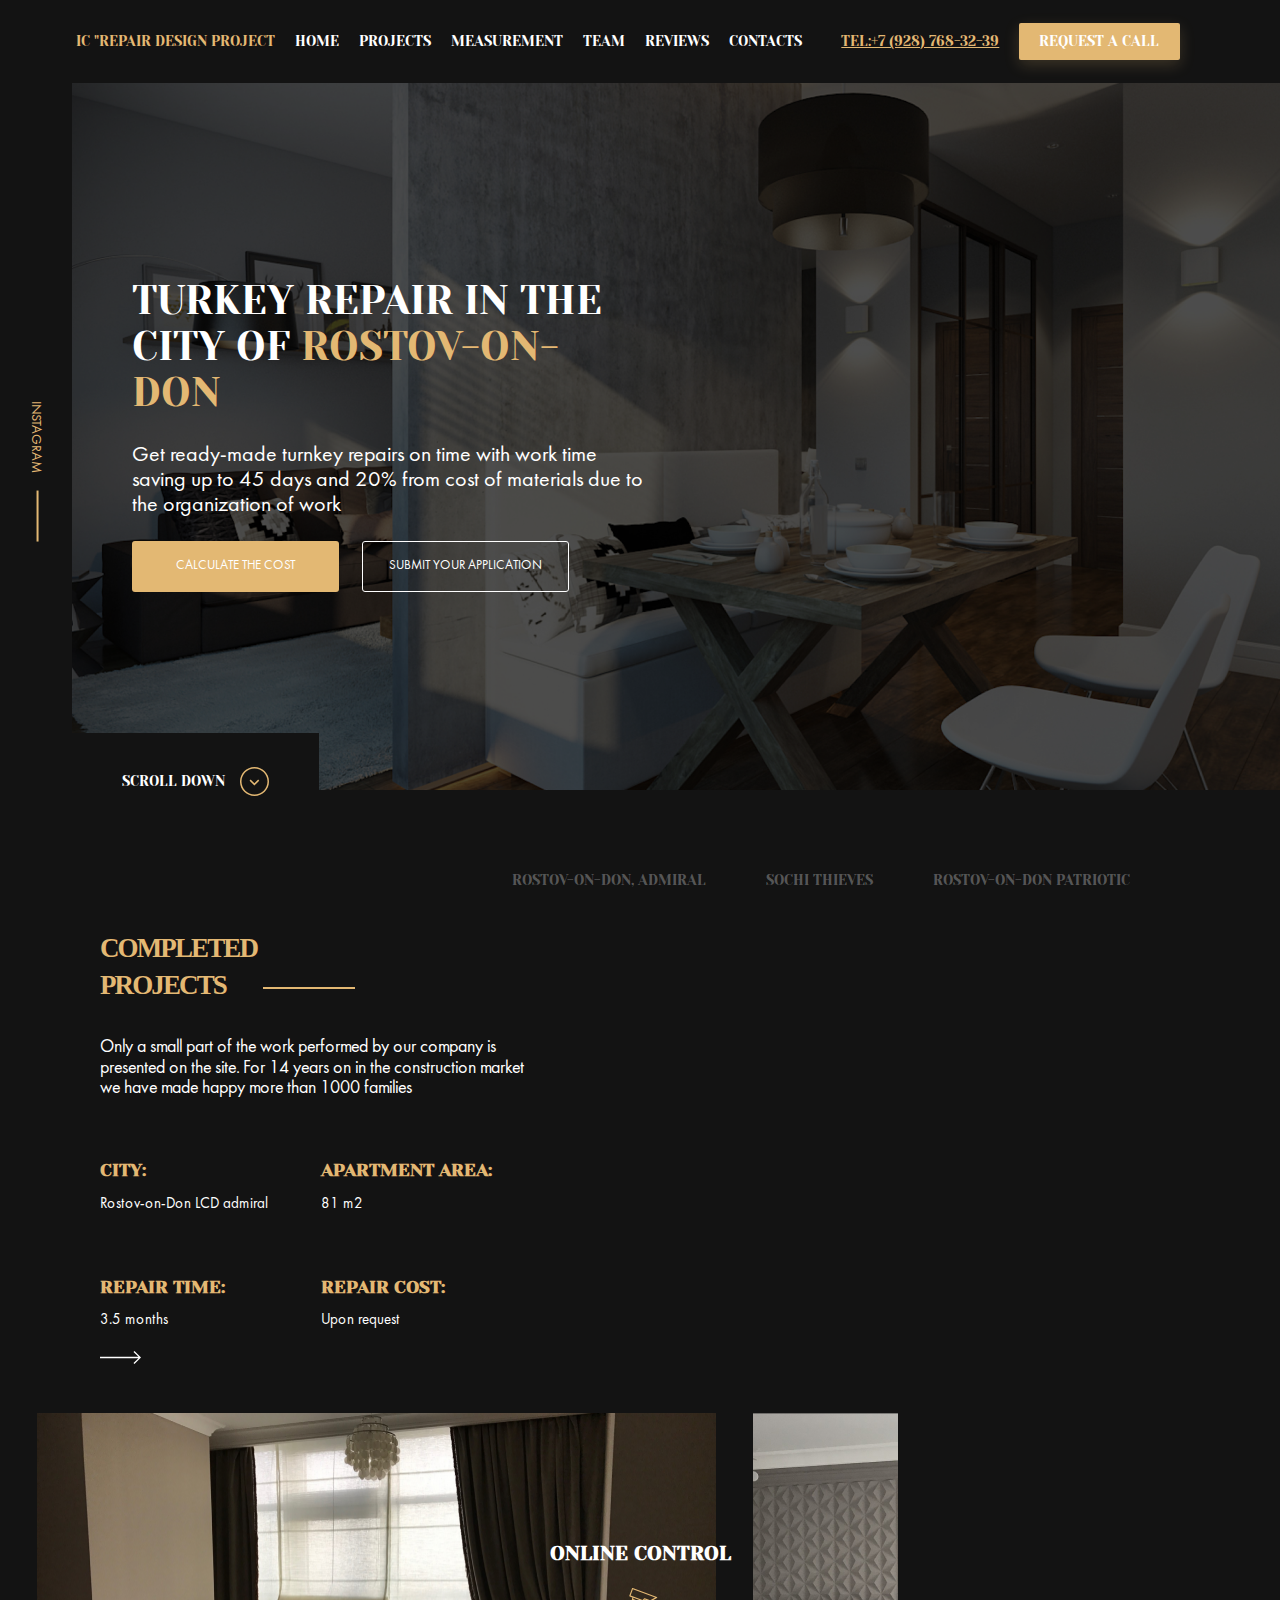
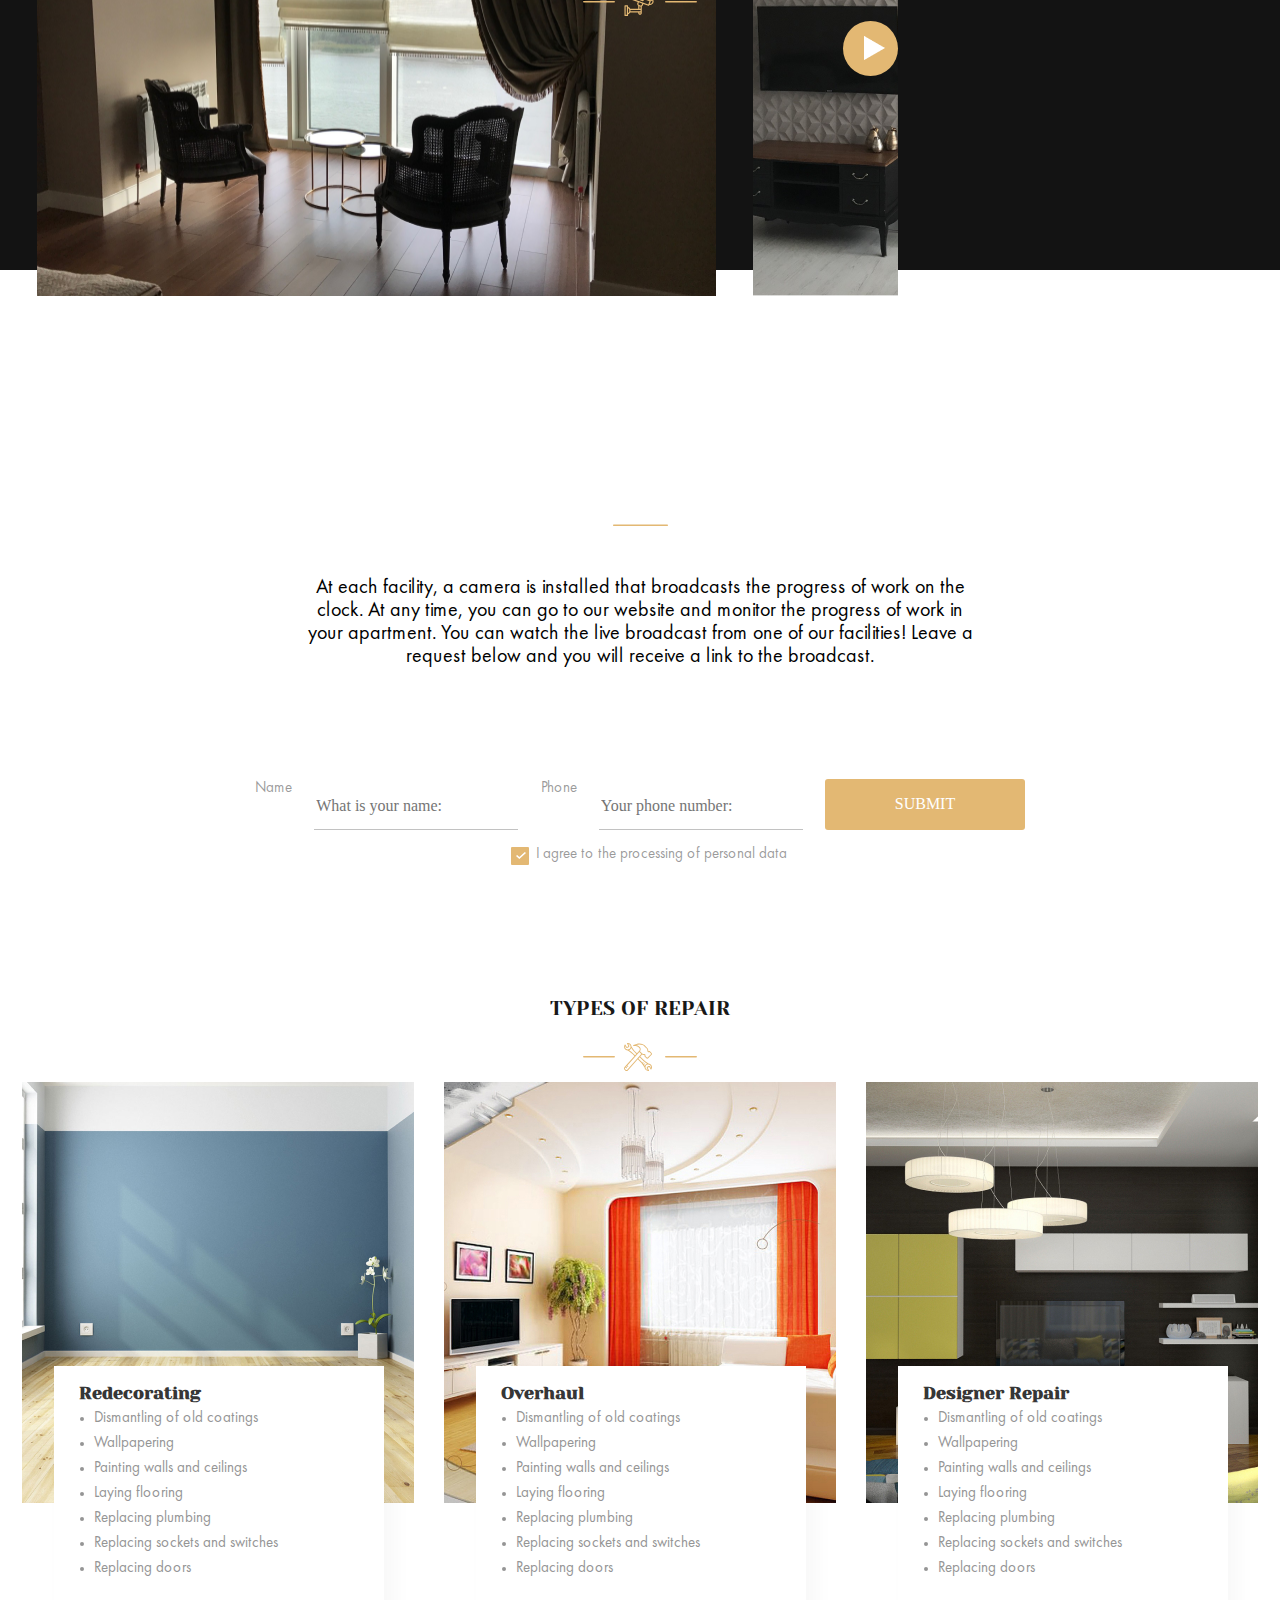
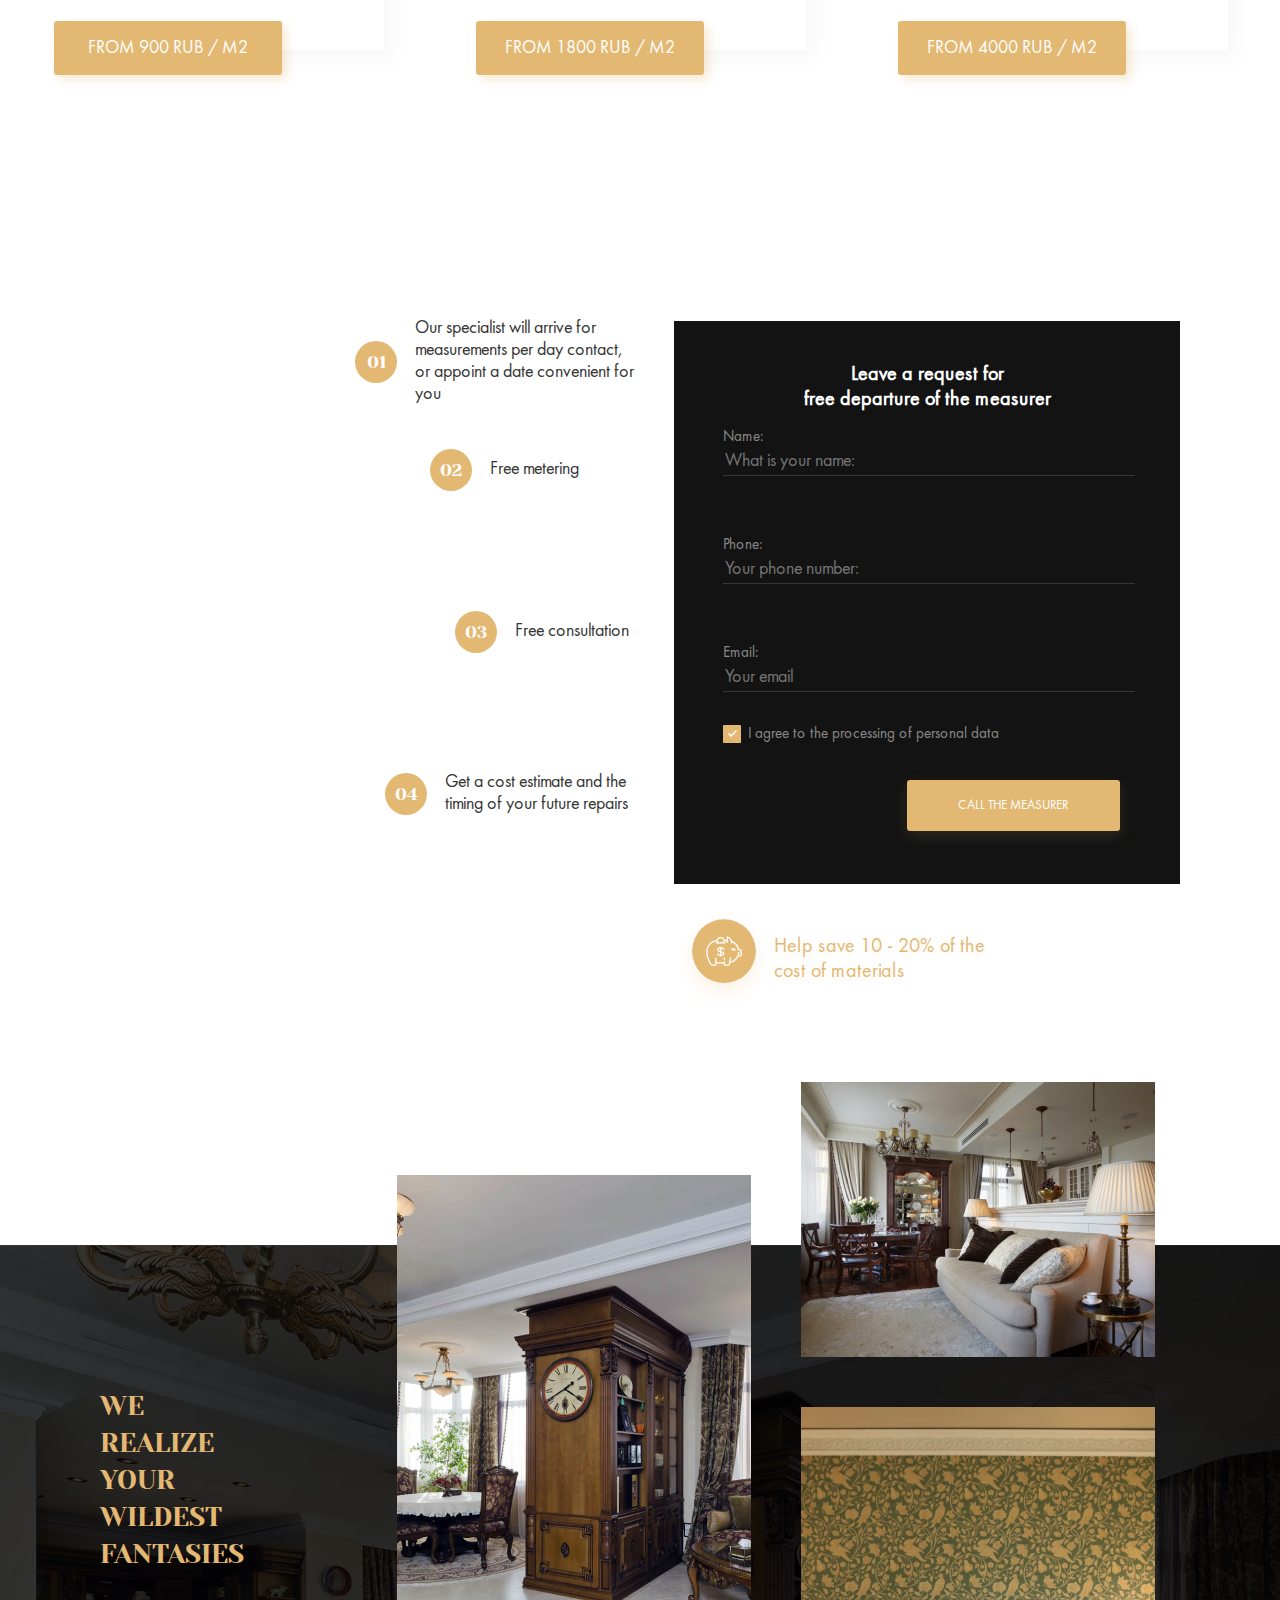
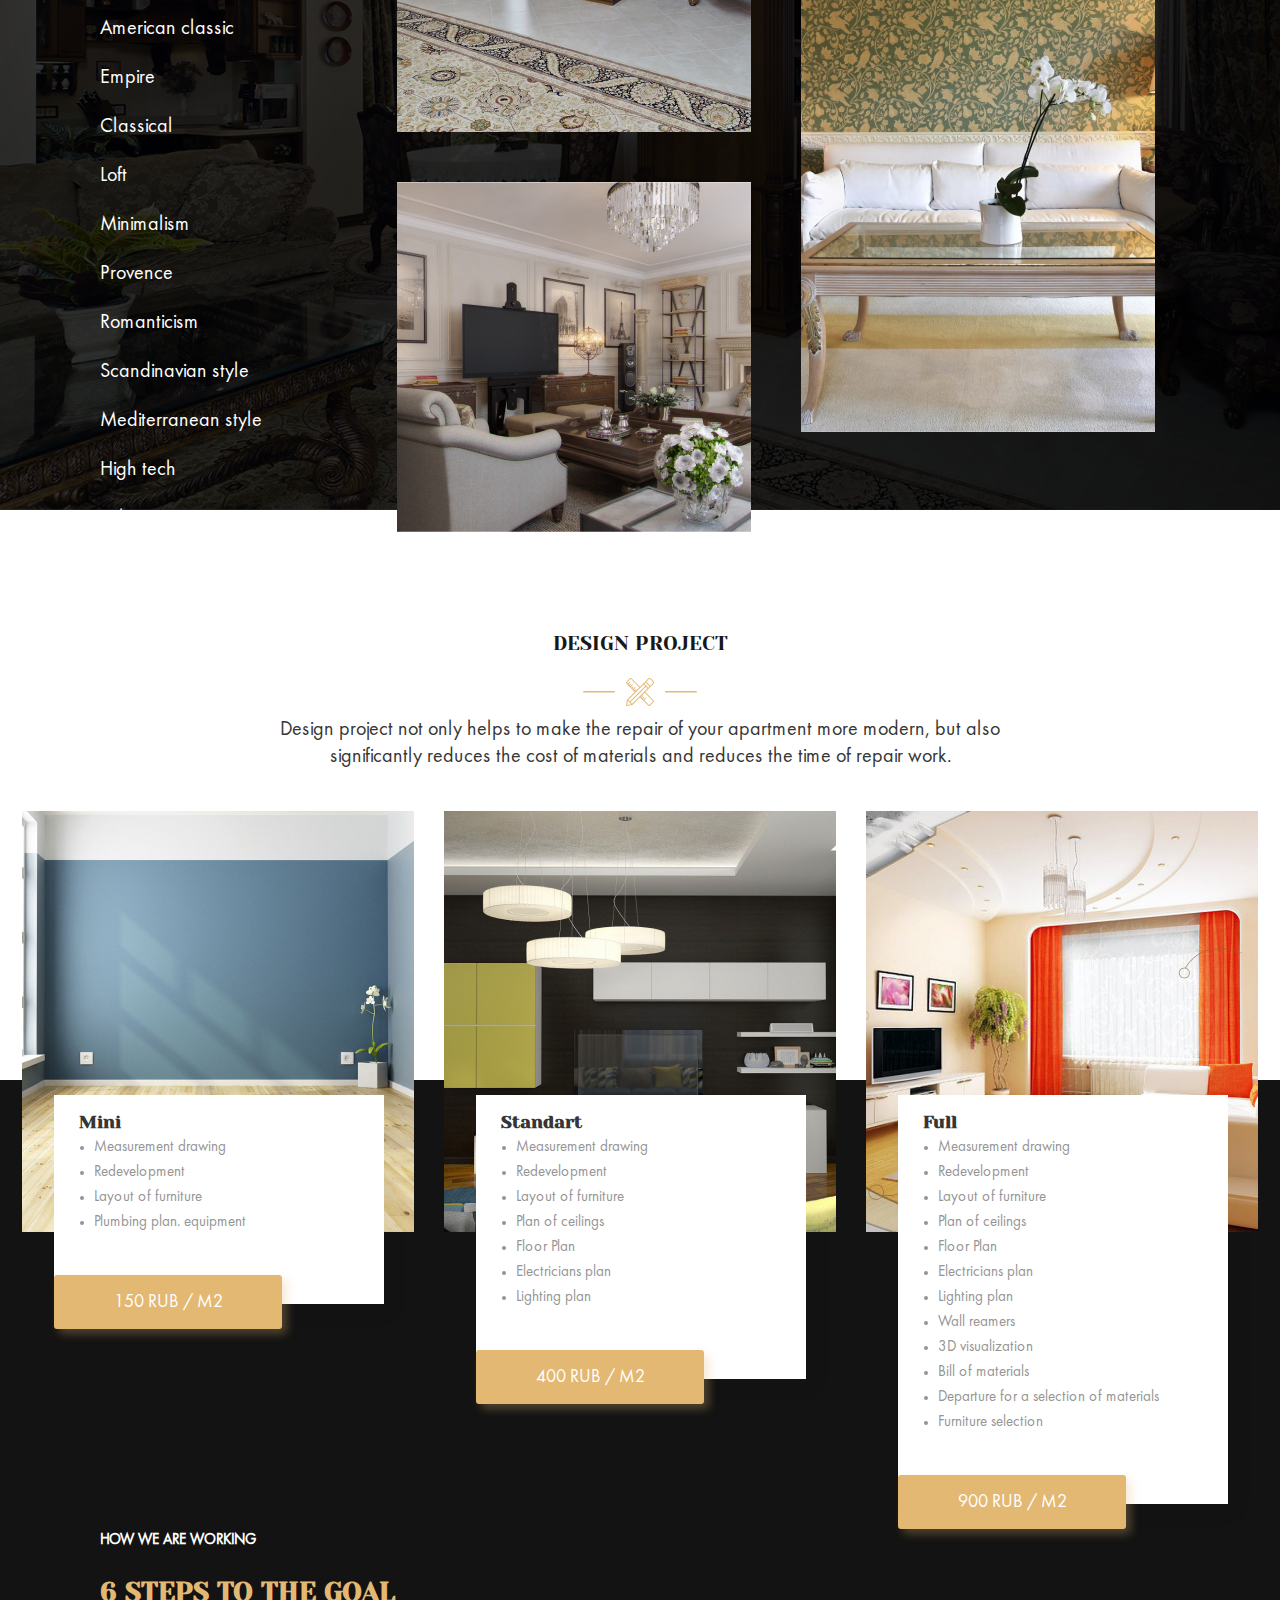
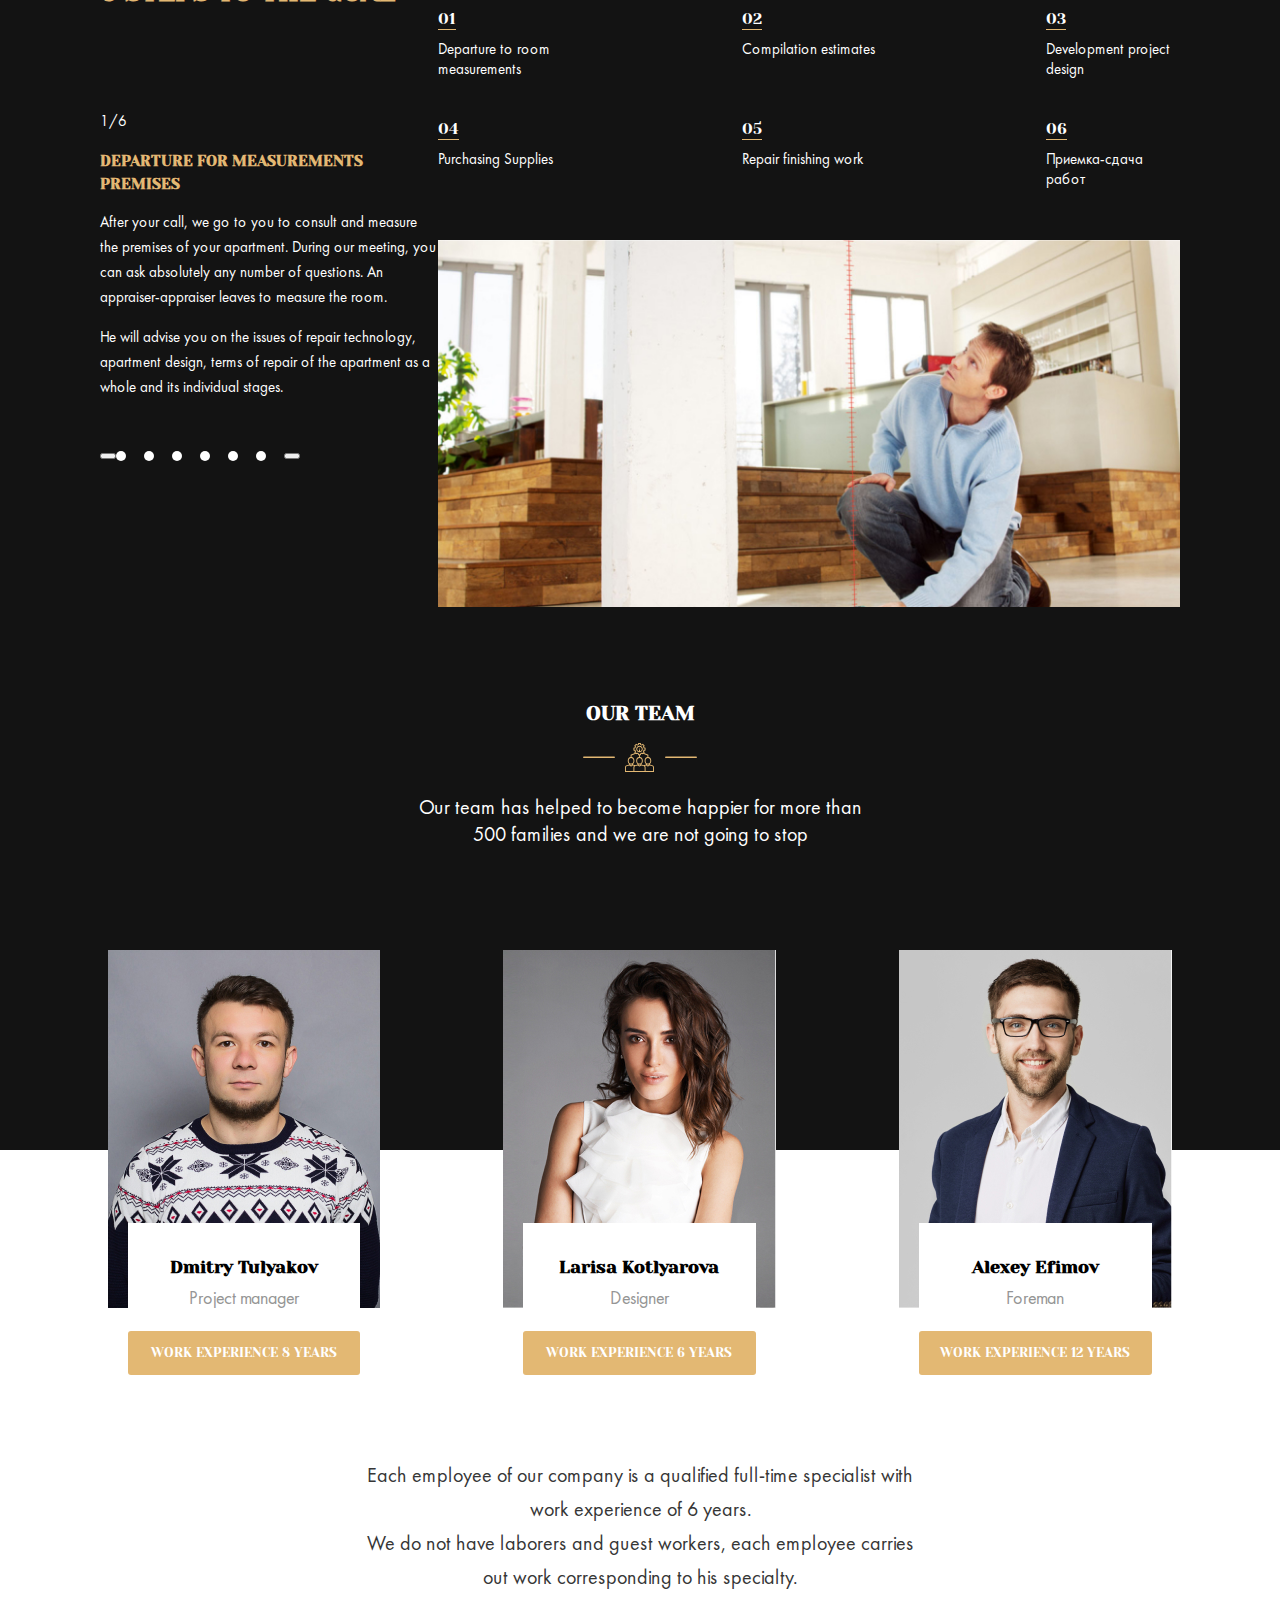
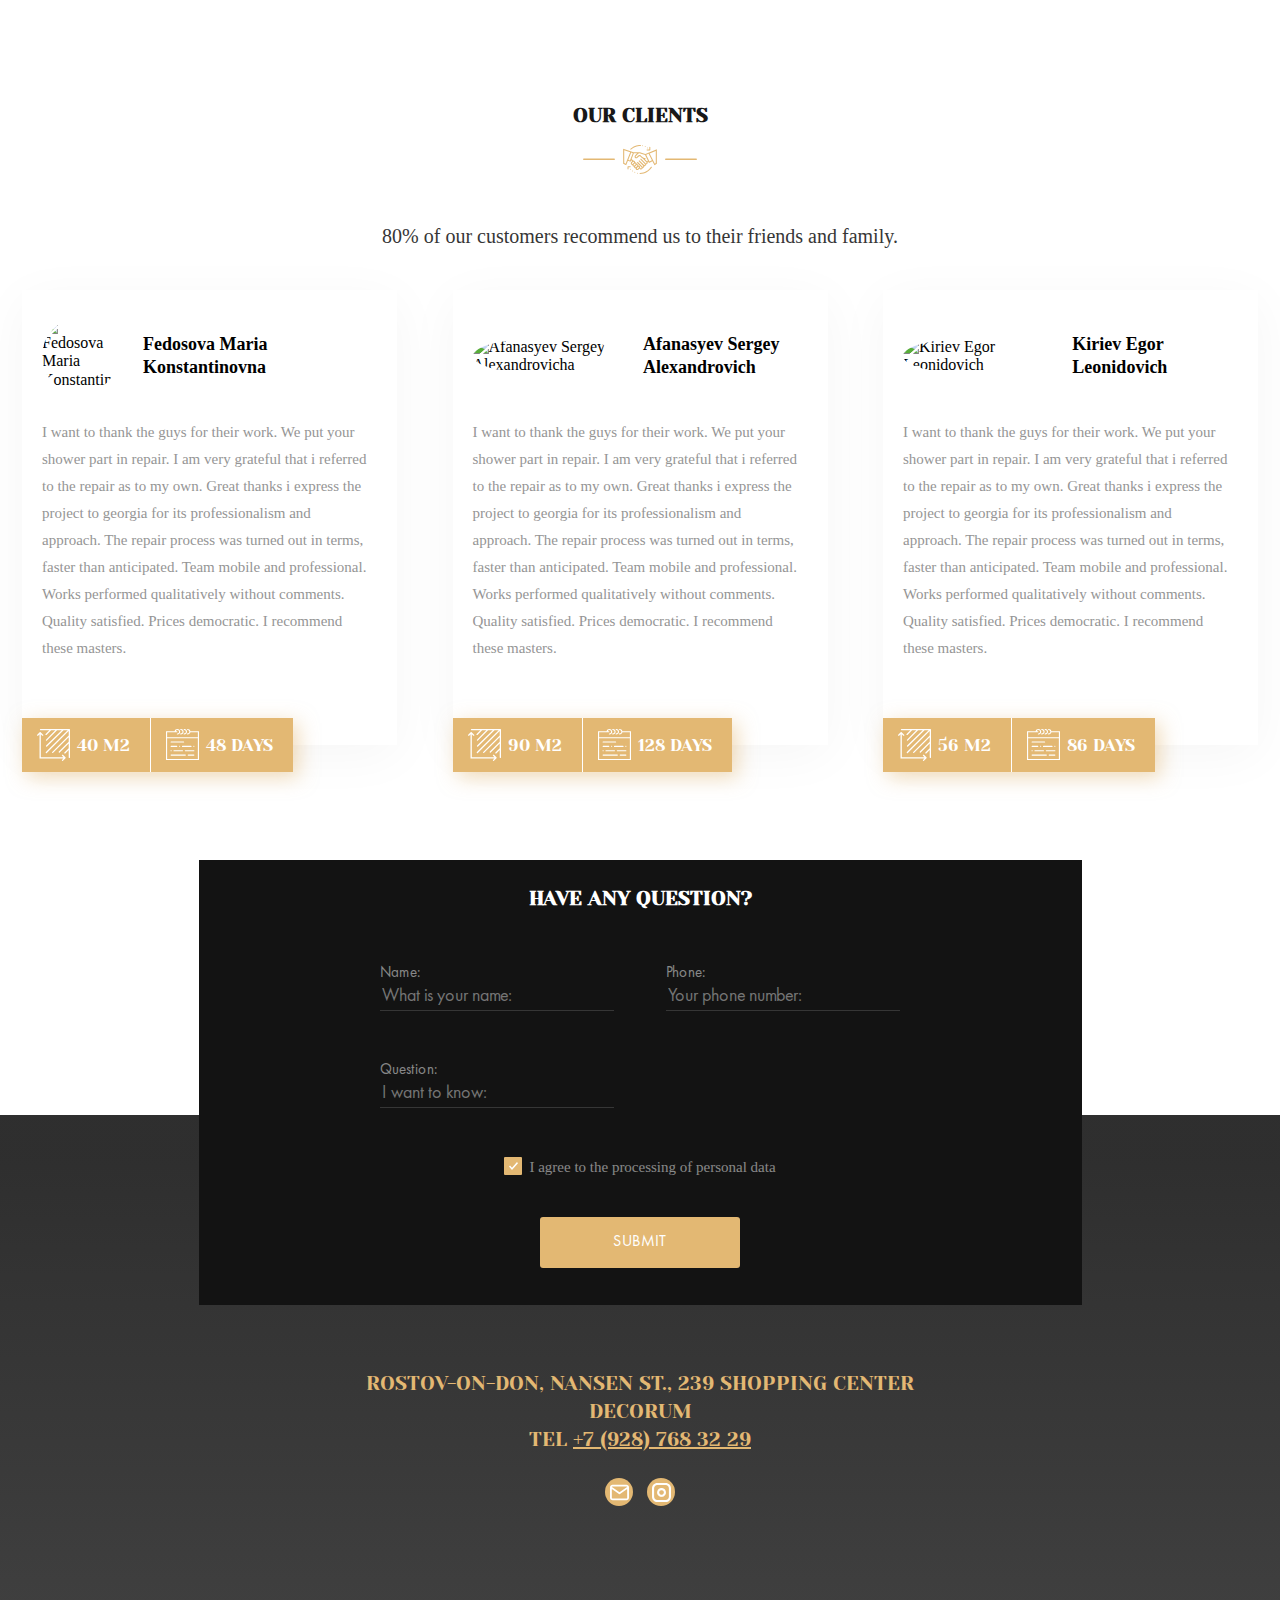
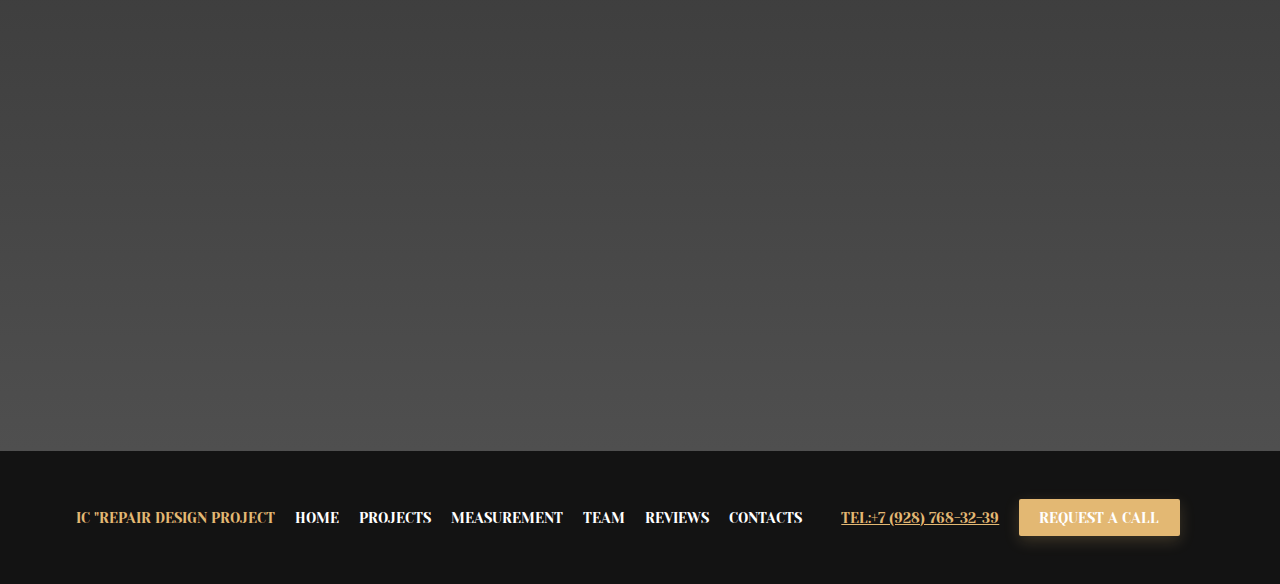
==== commit 169dcd58: "feat: completed task" ====
--- a/projects/repair-design-project/index.html
+++ b/projects/repair-design-project/index.html
@@ -2,310 +2,341 @@
 <html lang="en">
 
 <head>
-   <meta charset="UTF-8">
-   <meta name="viewport" content="width=device-width, initial-scale=1.0">
-   <meta http-equiv="X-UA-Compatible" content="ie=edge">
-   <link href="https://fonts.googleapis.com/css?family=Yeseva+One&display=swap" rel="stylesheet">
-   <link rel="stylesheet" href="normalize.css">
-   <link rel="stylesheet" href="style.css">
-   <title>Repair Design Project</title>
+  <meta charset="UTF-8">
+  <meta name="viewport" content="width=device-width, initial-scale=1.0">
+  <meta http-equiv="X-UA-Compatible" content="ie=edge">
+  <link href="https://fonts.googleapis.com/css?family=Yeseva+One&display=swap" rel="stylesheet">
+  <link rel="stylesheet" href="normalize.css">
+  <link rel="stylesheet" href="style.css">
+  <title>Repair Design Project</title>
 </head>
 
 <body>
 
-   <header>
-      <nav class="nav_header">
-         <div class="nav_header--logo">
-            <span>IC "Repair Design Project</span>
-         </div>
-         <div class="nav_header--items">
+  <header>
+    <nav class="nav_header" id="home">
+      <div class="nav_header--logo">
+        <span>IC "Repair Design Project</span>
+      </div>
+      <div class="nav_header--items mobile_hidden">
+        <ul>
+          <li><a href="#home">HOME</a></li>
+          <li><a href="#projects">PROJECTS</a></li>
+          <li><a href="#measurement">MEASUREMENT</a></li>
+          <li><a href="#team">TEAM</a></li>
+          <li><a href="#reviews">REVIEWS</a></li>
+          <li><a href="#contacts">CONTACTS</a></li>
+        </ul>
+      </div>
+      <a class="nav_header--tel" href="tel:+7 (928) 768-32-39">tel:+7 (928) 768-32-39</a>
+      <button class="mobile_hidden">Request a call</button>
+    </nav>
+    <section>
+      <div class="left_instagram mobile_hidden">
+        <p>
+          <a href="#">INSTAGRAM</a>
+        </p>
+      </div>
+      <div class="header_bg">
+        <div class="header--text">
+          <h1>TURKEY REPAIR IN THE
+            CITY OF <span>ROSTOV-ON-DON</span></h1>
+          <p>Get ready-made turnkey repairs on time with work time saving up to 45 days and 20% from cost of materials
+            due to the organization of work</p>
+          <div class="header_btns">
+            <button>CALCULATE THE COST</button>
+            <button>SUBMIT YOUR APPLICATION</button>
+          </div>
+        </div>
+        <div class="scroll_down mobile_hidden">
+          <span>Scroll down</span>
+          <img src="assets/img/arrow-circle.svg" alt="arrow">
+        </div>
+      </div>
+    </section>
+  </header>
+
+  <main>
+    <div class="night_town_bg" id="projects">
+      <nav class="night_town--nav mobile_hidden">
+        <ul>
+          <li><a href="#">Rostov-on-Don, Admiral</a></li>
+          <li><a href="#">Sochi Thieves</a></li>
+          <li><a href="#">Rostov-on-Don Patriotic</a></li>
+        </ul>
+      </nav>
+      <section class="night_town">
+        <aside class="completed_proj">
+          <h3>Completed<br>
+            projects</h3>
+          <p>Only a small part of the work performed by our company is presented on the site. For 14 years on in the
+            construction market we have made happy more than 1000 families</p>
+          <div class="text_four_blocks">
+            <div>
+              <h6>CITY:</h6>
+              <p>Rostov-on-Don LCD admiral</p>
+            </div>
+            <div>
+              <h6>APARTMENT AREA:</h6>
+              <p>81 m2</p>
+            </div>
+            <div>
+              <h6>REPAIR TIME:</h6>
+              <p>3.5 months</p>
+            </div>
+            <div>
+              <h6>REPAIR COST:</h6>
+              <p>Upon request</p>
+            </div>
+            <img src="assets/img/arrow-long.svg" alt="">
+          </div>
+        </aside>
+        <div class="night_town--slider">
+          <img src="assets/img/night_town_1.png" alt="our completed projects">
+          <img class="mobile_hidden" src="assets/img/night_town_2.png" alt="our completed projects">
+          <button></button>
+          <button class="desktop_hidden"></button>
+        </div>
+      </section>
+    </div>
+
+    <div class="white_bg">
+      <section class="online_control">
+        <div class="online_control--logo">
+          <h3>online control</h3>
+          <img src="assets/img/camera.svg" alt="image camera">
+        </div>
+        <iframe width="817" height="434" src="https://www.youtube.com/embed/C5bDKc0ud-4" frameborder="0"
+          allow="accelerometer; autoplay; encrypted-media; gyroscope; picture-in-picture" allowfullscreen></iframe>
+        <img src="assets/img/bar55.png" alt="">
+        <div class="online_control--text">
+          <p>At each facility, a camera is installed that broadcasts the progress of work on the clock.
+            At any time, you can go to our website and monitor the progress of work in your
+            apartment. You can watch the live broadcast from one of our facilities!
+            Leave a request below and you will receive a link to the broadcast.</p>
+        </div>
+        <div class="online_control--submit">
+          <form action="" method="post">
+            <label for="name">Name</label>
+            <input type="text" name="name" id="name" placeholder="What is your name:">
+            <label for="phone">Phone</label>
+            <input type="tel" name="phone" id="phone" placeholder="Your phone number:">
+            <div class="desktop_hidden">
+              <input type="checkbox" name="agree" id="agree" class="input-checkbox" checked required>
+              <label for="agree" class="label-checkbox">I agree to the processing of personal data</label>
+            </div>
+            <button type="submit">SUBMIT</button>
+            <div class="mobile_hidden">
+              <input type="checkbox" name="agree" id="agree" class="input-checkbox" checked required>
+              <label for="agree" class="label-checkbox">I agree to the processing of personal data</label>
+            </div>
+          </form>
+        </div>
+      </section>
+
+      <section class="types_repair">
+        <div class="types_repair--logo">
+          <h3>types of repair</h3>
+          <img src="./assets/img/hammer.svg" alt="">
+        </div>
+        <div class="types_repair--blocks">
+          <div class="types_repair--left">
+            <img src="./assets/img/redecorating-original.jpg" alt="">
+            <div class="types_repair--text">
+              <h4>Redecorating</h4>
+              <ul>
+                <li>Dismantling of old coatings</li>
+                <li>Wallpapering</li>
+                <li>Painting walls and ceilings</li>
+                <li>Laying flooring</li>
+                <li>Replacing plumbing</li>
+                <li>Replacing sockets and switches</li>
+                <li>Replacing doors</li>
+              </ul>
+              <input type="button" value="from 900 rub / m2">
+            </div>
+          </div>
+          <div class="types_repair-center">
+            <img src="./assets/img/overhaul-original.jpg" alt="">
+            <div class="types_repair--text">
+              <h4>Overhaul</h4>
+              <ul>
+                <li>Dismantling of old coatings</li>
+                <li>Wallpapering</li>
+                <li>Painting walls and ceilings</li>
+                <li>Laying flooring</li>
+                <li>Replacing plumbing</li>
+                <li>Replacing sockets and switches</li>
+                <li>Replacing doors</li>
+              </ul>
+              <input type="button" value="from 1800 rub / m2">
+            </div>
+          </div>
+          <div class="types_repair-right">
+            <img src="./assets/img/designer-original.jpg" alt="">
+            <div class="types_repair--text">
+              <h4>Designer Repair</h4>
+              <ul>
+                <li>Dismantling of old coatings</li>
+                <li>Wallpapering</li>
+                <li>Painting walls and ceilings</li>
+                <li>Laying flooring</li>
+                <li>Replacing plumbing</li>
+                <li>Replacing sockets and switches</li>
+                <li>Replacing doors</li>
+              </ul>
+              <input type="button" value="from 4000 rub / m2">
+            </div>
+          </div>
+        </div>
+      </section>
+
+      <section class="carousel_measurer mobile_hidden">
+        <ol class="carousel--list">
+          <li class="carousel--item"><span>Our specialist will arrive for measurements per day contact, or appoint a
+              date
+              convenient for you</span></li>
+          <li class="carousel--item"><span>Free metering</span></li>
+          <li class="carousel--item"><span>Free consultation</span></li>
+          <li class="carousel--item"><span>Get a cost estimate and the timing of your future repairs</span></li>
+        </ol>
+        <div class="measurer_form_save">
+          <div class="measurer_form">
+            <h5>Leave a request for<br> free departure of the measurer</h5>
+            <form action="#" method="post">
+              <div>
+                <label for="name-request">Name:</label>
+                <input type="text" name="name-request" id="name-request" placeholder="What is your name:" required>
+              </div>
+              <div>
+                <label for="phone-request">Phone:</label>
+                <input type="tel" name="phone-request" id="phone-request" placeholder="Your phone number:" required>
+              </div>
+              <div>
+                <label for="email-request">Email:</label>
+                <input type="email" name="email-request" id="email-request" placeholder="Your email" required></div>
+              <div>
+                <input type="checkbox" name="agreement-request" id="agreement-request" class="input-checkbox" checked
+                  required>
+                <label for="agreement-request" class="label-checkbox"> I agree to the processing of personal
+                  data</label>
+              </div>
+              <button>Call the measurer</button>
+            </form>
+          </div>
+          <div class="save_materials">
+            <img src="./assets/img/piggy2.svg" alt="image piggy">
+            <span>Help save 10 - 20% of the cost of materials</span>
+          </div>
+        </div>
+      </section>
+    </div>
+
+    <section class="realize_fantasies">
+      <div class="realize_fantasies--bg">
+        <div class="realize_fantasies--text">
+          <h2>we realize your wildest fantasies</h2>
+          <ul class="realize_fantasies--list mobile_hidden">
+            <li class="realize_fantasies--item">American classic</li>
+            <li class="realize_fantasies--item">Empire</li>
+            <li class="realize_fantasies--item">Classical</li>
+            <li class="realize_fantasies--item">Loft</li>
+            <li class="realize_fantasies--item">Minimalism</li>
+            <li class="realize_fantasies--item">Provence</li>
+            <li class="realize_fantasies--item">Romanticism</li>
+            <li class="realize_fantasies--item">Scandinavian style</li>
+            <li class="realize_fantasies--item">Mediterranean style</li>
+            <li class="realize_fantasies--item">High tech</li>
+            <li class="realize_fantasies--item">Eclecticism</li>
+          </ul>
+        </div>
+
+        <div class="realize_fantasies--images mobile_hidden">
+          <div class="realize_fantasies-img--left">
+            <img src="./assets/img/American-_classic-1.jpg" alt="">
+            <img src="./assets/img/American-_classic-2.jpg" alt="">
+          </div>
+          <div class="realize_fantasies-img--right">
+            <img src="./assets/img/American-_classic-3.jpg" alt="">
+            <img src="./assets/img/American-_classic-4.jpg" alt="">
+          </div>
+        </div>
+      </div>
+      <div>
+      <img class="desktop_hidden" src="./assets/img/bg-realize_fantasies.jpg" alt="">
+      <button class="desktop_hidden"></button>
+      <button class="desktop_hidden"></button>
+      </div>
+    </section>
+
+    <section class="design_project" id="measurement">
+      <div class="design_project--logo">
+        <h3>design project</h3>
+        <img src="./assets/img/pencil.svg" alt="">
+      </div>
+      <p>Design project not only helps to make the repair of your apartment more modern, but also significantly reduces
+        the
+        cost of materials and reduces the time of repair work.</p>
+      <div class="design_project--blocks">
+        <div class="design_project-left">
+          <img src="./assets/img/redecorating-original.jpg" alt="">
+          <div class="design_project--text">
+            <h4>Mini</h4>
             <ul>
-               <li><a href="#">HOME</a></li>
-               <li><a href="#">PROJECTS</a></li>
-               <li><a href="#">MEASUREMENT</a></li>
-               <li><a href="#">TEAM</a></li>
-               <li><a href="#">REVIEWS</a></li>
-               <li><a href="#">CONTACTS</a></li>
+              <li>Measurement drawing</li>
+              <li>Redevelopment</li>
+              <li>Layout of furniture</li>
+              <li>Plumbing plan. equipment</li>
             </ul>
-         </div>
-         <a class="nav_header--tel" href="tel:+7 (928) 768-32-39">tel:+7 (928) 768-32-39</a>
-         <button>Request a call</button>
-      </nav>
-      <section>
-         <div class="left_instagram">
-            <p><a href="#">INSTAGRAM</a>
-            <img src="assets/img/bar55.png" alt="bar">
-            </p>
-         </div>
-         <div class="header_bg">
-            <div class="header_text">
-               <h1>TURKEY REPAIR IN THE 
-                  CITY OF <span>ROSTOV-ON-DON</span></h1>
-               <p>Get ready-made turnkey repairs on time with work time saving up to 45 days and 20% from cost of materials due to the organization of work</p>
-               <div class="header_btns">
-                  <button>CALCULATE THE COST</button>
-                  <button>SUBMIT YOUR APPLICATION</button>
-               </div>
-            </div>
-            <div class="scroll_down">
-               <span>Scroll down</span>
-               <img src="assets/img/arrow-circle.svg" alt="arrow">
-            </div>
-         </div>
-      </section>
-   </header>
-
-   <main>
-      <div class="night_town_bg">
-            <nav class="night_town--nav">
-               <ul>
-                  <li><a href="#">Rostov-on-Don, Admiral</a></li>
-                  <li><a href="#">Sochi Thieves</a></li>
-                  <li><a href="#">Rostov-on-Don Patriotic</a></li>
-               </ul>
-            </nav>
-         <section class="night_town">   
-            <aside class="completed_proj">
-               <h3>Completed<br>
-                  projects --------</h3>
-               <p>Only a small part of the work performed by our company is presented on the site. For 14 years on in the construction market we have made happy more than 1000 families</p>
-               <div class="text_four_blocks">
-                  <div><h6>CITY:</h6><p>Rostov-on-Don LCD admiral</p></div>
-                  <div><h6>APARTMENT AREA:</h6><p>81 m2</p></div>
-                  <div><h6>REPAIR TIME:</h6><p>3.5 months</p></div>
-                  <div><h6>REPAIR COST:</h6><p>Upon request</p></div>
-                  <img src="assets/img/arrow-long.svg" alt="">
-               </div>
-            </aside>
-            <div class="night_town--slider">
-               <img src="assets/img/night_town_1.png" alt="our completed projects">
-               <img src="assets/img/night_town_2.png" alt="our completed projects">
-               <button></button>
-            </div>
-         </section>
-      </div>
-
-      <div class="white_bg">
-         <section class="online_control">
-            <div class="online_control-logo">
-               <h3>online control</h3>
-               <img src="assets/img/camera.svg" alt="image camera">
-            </div>
-            <iframe width="817" height="434" src="https://www.youtube.com/embed/C5bDKc0ud-4" frameborder="0" allow="accelerometer; autoplay; encrypted-media; gyroscope; picture-in-picture" allowfullscreen></iframe>
-            <img src="assets/img/bar55.png" alt="">
-            <div class="online_control-text">
-               <p>At each facility, a camera is installed that broadcasts the progress of work on the clock.
-                  At any time, you can go to our website and monitor the progress of work in your
-                  apartment. You can watch the live broadcast from one of our facilities!
-                  Leave a request below and you will receive a link to the broadcast.</p>
-            </div>
-            <div class="online_control-submit">
-               <form action="" method="post">
-               <label for="name">Name</label>
-               <input type="text" name="name" id="name" placeholder="What is your name:">
-               <label for="phone">Phone</label>
-               <input type="tel" name="phone" id="phone" placeholder="Your phone number:">
-               <button type="submit">SUBMIT</button>
-               <div>
-                  <input type="checkbox" name="agree" id="agree" class="input-checkbox" checked required>
-                  <label for="agree" class="label-checkbox">I agree to the processing of personal data</label>
-               </div>
-               </form>
-            </div>
-        </section>
-
-        <section class="types_repair">
-          <div class="types_repair-logo">
-            <h3>types of repair</h3>
-            <img src="./assets/img/hammer.svg" alt="">
-          </div>
-          <div class="types_repair-blocks">
-            <div class="types_repair-left">
-              <img src="./assets/img/redecorating-original.jpg" alt="">
-              <div class="types_repair-text">
-                <h4>Redecorating</h4>
-                <ul>
-                  <li>Dismantling of old coatings</li>
-                  <li>Wallpapering</li>
-                  <li>Painting walls and ceilings</li>
-                  <li>Laying flooring</li>
-                  <li>Replacing plumbing</li>
-                  <li>Replacing sockets and switches</li>
-                  <li>Replacing doors</li>
-                </ul>
-                <input type="button" value="from 900 rub / m2">
-              </div>
-            </div>
-            <div class="types_repair-center">
-              <img src="./assets/img/overhaul-original.jpg" alt="">
-              <div class="types_repair-text">
-                <h4>Overhaul</h4>
-                <ul>
-                  <li>Dismantling of old coatings</li>
-                  <li>Wallpapering</li>
-                  <li>Painting walls and ceilings</li>
-                  <li>Laying flooring</li>
-                  <li>Replacing plumbing</li>
-                  <li>Replacing sockets and switches</li>
-                  <li>Replacing doors</li>
-                </ul>
-                <input type="button" value="from 1800 rub / m2">
-              </div>
-            </div>
-            <div class="types_repair-right">
-              <img src="./assets/img/designer-original.jpg" alt="">
-              <div class="types_repair-text">
-                <h4>Designer Repair</h4>
-                <ul>
-                  <li>Dismantling of old coatings</li>
-                  <li>Wallpapering</li>
-                  <li>Painting walls and ceilings</li>
-                  <li>Laying flooring</li>
-                  <li>Replacing plumbing</li>
-                  <li>Replacing sockets and switches</li>
-                  <li>Replacing doors</li>
-                </ul>
-                <input type="button" value="from 4000 rub / m2">
-              </div>
-            </div>
-          </div>
-        </section>
-
-        <section class="carousel_measurer">
-          <ol class="carousel-list">
-            <li class="carousel-item"><span>Our specialist will arrive for measurements per day contact, or appoint a date
-                convenient for you</span></li>
-            <li class="carousel-item"><span>Free metering</span></li>
-            <li class="carousel-item"><span>Free consultation</span></li>
-            <li class="carousel-item"><span>Get a cost estimate and the timing of your future repairs</span></li>
-          </ol>
-          <div class="measurer_form_save">
-            <div class="measurer_form">
-              <h5>Leave a request for<br> free departure of the measurer</h5>
-              <form action="#" method="post">
-                <div>
-                  <label for="name-request">Name:</label>
-                  <input type="text" name="name-request" id="name-request" placeholder="What is your name:" required></div>
-                <div>
-                  <label for="phone-request">Phone:</label>
-                  <input type="tel" name="phone-request" id="phone-request" placeholder="Your phone number:" required></div>
-                <div>
-                  <label for="email-request">Email:</label>
-                  <input type="email" name="email-request" id="email-request" placeholder="Your email" required></div>
-                <div>
-                  <input type="checkbox" name="agreement-request" id="agreement-request" class="input-checkbox" checked
-                    required>
-                  <label for="agreement-request" class="label-checkbox"> I agree to the processing of personal data</label>
-                </div>
-                <button>Call the measurer</button>
-              </form>
-            </div>
-            <div class="save_materials">
-              <img src="./assets/img/piggy2.svg" alt="image piggy">
-              <span>Help save 10 - 20% of the cost of materials</span>
-            </div>
-          </div>
-        </section>
-      </div>
-
-      <section class="realize_fantasies">
-        <div class="realize_fantasies-bg">
-            <div class="realize_fantasies-text">
-               <h2>we realize your wildest fantasies</h2>
-              <ul class="realize_fantasies-list">
-                <li class="realize_fantasies-item">American classic</li>
-                <li class="realize_fantasies-item">Empire</li>
-                <li class="realize_fantasies-item">Classical</li>
-                <li class="realize_fantasies-item">Loft</li>
-                <li class="realize_fantasies-item">Minimalism</li>
-                <li class="realize_fantasies-item">Provence</li>
-                <li class="realize_fantasies-item">Romanticism</li>
-                <li class="realize_fantasies-item">Scandinavian style</li>
-                <li class="realize_fantasies-item">Mediterranean style</li>
-                <li class="realize_fantasies-item">High tech</li>
-                <li class="realize_fantasies-item">Eclecticism</li>
-              </ul>
-            </div>
-            <div class="realize_fantasies-images">
-              <div class="realize_fantasies-img--left">
-                <img src="./assets/img/American-_classic-1.jpg" alt="">
-                <img src="./assets/img/American-_classic-2.jpg" alt="">
-              </div>
-              <div class="realize_fantasies-img--right">
-                <img src="./assets/img/American-_classic-3.jpg" alt="">
-                <img src="./assets/img/American-_classic-4.jpg" alt="">
-              </div>
-            </div>
-        </div>
-      </section>
-
-      <section class="design_project">
-        <div class="design_project-logo">
-          <h3>design project</h3>
-          <img src="./assets/img/pencil.svg" alt="">
-        </div>
-        <p>Design project not only helps to make the repair of your apartment more modern, but also significantly reduces the
-          cost of materials and reduces the time of repair work.</p>
-        <div class="design_project-blocks">
-          <div class="design_project-left">
-            <img src="./assets/img/redecorating-original.jpg" alt="">
-            <div class="design_project-text">
-              <h4>Mini</h4>
-              <ul>
-                <li>Measurement drawing</li>
-                <li>Redevelopment</li>
-                <li>Layout of furniture</li>
-                <li>Plumbing plan. equipment</li>
-              </ul>
-              <input type="button" value="150 rub / m2">
-            </div>
-          </div>
-          <div class="design_project-center">
-            <img src="./assets/img/designer-original.jpg" alt="">
-            <div class="design_project-text">
-              <h4>Standart</h4>
-              <ul>
-                <li>Measurement drawing</li>
-                <li>Redevelopment</li>
-                <li>Layout of furniture</li>
-                <li>Plan of ceilings</li>
-                <li>Floor Plan</li>
-                <li>Electricians plan </li>
-                <li>Lighting plan</li>
-              </ul>
-              <input type="button" value="400 rub / m2">
-            </div>
-          </div>
-          <div class="design_project-right">
-            <img src="./assets/img/overhaul-original.jpg" alt="">
-            <div class="design_project-text">
-              <h4>Full</h4>
-              <ul>
-                <li>Measurement drawing</li>
-                <li>Redevelopment</li>
-                <li>Layout of furniture</li>
-                <li>Plan of ceilings</li>
-                <li>Floor Plan</li>
-                <li>Electricians plan </li>
-                <li>Lighting plan</li>
-                <li>Wall reamers</li>
-                <li>3D visualization</li>
-                <li>Bill of materials</li>
-                <li>Departure for a selection of materials</li>
-                <li>Furniture selection</li>
-              </ul>
-              <input type="button" value="900 rub / m2">
-            </div>
-          </div>
-        </div>
-      </section>
-
-    <section class="steps_to_goal">
-      <div class="steps_to_goal-text">
+            <input type="button" value="150 rub / m2">
+          </div>
+        </div>
+        <div class="design_project-center">
+          <img src="./assets/img/designer-original.jpg" alt="">
+          <div class="design_project--text">
+            <h4>Standart</h4>
+            <ul>
+              <li>Measurement drawing</li>
+              <li>Redevelopment</li>
+              <li>Layout of furniture</li>
+              <li>Plan of ceilings</li>
+              <li>Floor Plan</li>
+              <li>Electricians plan </li>
+              <li>Lighting plan</li>
+            </ul>
+            <input type="button" value="400 rub / m2">
+          </div>
+        </div>
+        <div class="design_project-right">
+          <img src="./assets/img/overhaul-original.jpg" alt="">
+          <div class="design_project--text">
+            <h4>Full</h4>
+            <ul>
+              <li>Measurement drawing</li>
+              <li>Redevelopment</li>
+              <li>Layout of furniture</li>
+              <li>Plan of ceilings</li>
+              <li>Floor Plan</li>
+              <li>Electricians plan </li>
+              <li>Lighting plan</li>
+              <li>Wall reamers</li>
+              <li>3D visualization</li>
+              <li>Bill of materials</li>
+              <li>Departure for a selection of materials</li>
+              <li>Furniture selection</li>
+            </ul>
+            <input type="button" value="900 rub / m2">
+          </div>
+        </div>
+      </div>
+    </section>
+
+    <section class="steps_to_goal mobile_hidden">
+      <div class="steps_to_goal--text">
         <h4>How we are working</h4>
         <h2>6 steps to the goal</h2>
         <p>1/6</p>
-        <h3 class="steps_to_goal-title">Departure for measurements premises</h3>
+        <h3 class="steps_to_goal--title">Departure for measurements premises</h3>
         <p>After your call, we go to you to consult and measure the premises of your apartment.
           During our meeting, you can ask absolutely any number of questions. An appraiser-appraiser leaves to measure
           the room.</p>
@@ -324,81 +355,210 @@
       </div>
       <div class="steps_to_goal-right">
         <ol class="steps_to_goal-right--list">
-          <li class="steps_to_goal--list-item">
+          <li class="steps_to_goal--item">
             <a href="#">Departure to room measurements</a>
           </li>
-          <li class="steps_to_goal--list-item">
+          <li class="steps_to_goal--item">
             <a href="#">Compilation estimates</a>
           </li>
-          <li class="steps_to_goal--list-item">
+          <li class="steps_to_goal--item">
             <a href="#">Development project design</a>
           </li>
-          <li class="steps_to_goal--list-item">
+          <li class="steps_to_goal--item">
             <a href="#">Purchasing Supplies</a>
           </li>
-          <li class="steps_to_goal--list-item">
+          <li class="steps_to_goal--item">
             <a href="#">Repair finishing work</a>
           </li>
-          <li class="steps_to_goal--list-item">
+          <li class="steps_to_goal--item">
             <a href="#">Приемка-сдача работ</a>
           </li>
         </ol>
-        <div class="steps_to_goal-images">
-          <img class="steps_to_goal-img" src="./assets/img/steps_to_goal-original.jpg" alt="Departure to room measurements"
-            width="765" height="376">
-        </div>
-      </div>
-    </section>
-
-    <section class="our_team">
-      <div class="our_team-logo">
+        <div class="steps_to_goal--images">
+          <img class="steps_to_goal--img" src="./assets/img/steps_to_goal-original.jpg"
+            alt="Departure to room measurements">
+        </div>
+      </div>
+    </section>
+
+    <section class="our_team" id="team">
+      <div class="our_team--logo">
         <h2>Our team</h2>
         <img src="assets/img/group.svg" alt="Our team icon" width="114" height="29">
-      
-        
-      <p>Our team has helped to become happier for more than 500 families and we are not going to stop</p>
+        <p>Our team has helped to become happier for more than 500 families and we are not going to stop</p>
       </div>
       <div class="our_team-blocks">
-          <div class="our_team-left">
-            <img src="./assets/img/Tulyakov-original.jpg" alt="Dmitry Tulyakov">
-            <div class="our_team-text">
-              <h4>Dmitry Tulyakov</h4>
-              <p>Project manager</p>
-              <input type="button" value="Work experience 8 years">
-            </div>
-          </div>
-          <div class="our_team-center">
-            <img src="./assets/img/Kotlyarova-original.jpg" alt="Larisa Kotlyarova">
-            <div class="our_team-text">
-              <h4>Larisa Kotlyarova</h4>
-              <p>Designer</p>
-              <input type="button" value="Work experience 6 years">
-            </div>
-          </div>
-          <div class="our_team-right">
-            <img src="./assets/img/Efimov-original.jpg" alt="Alexey Efimov">
-            <div class="our_team-text">
-              <h4>Alexey Efimov</h4>
-              <p>Foreman</p>
-              <input type="button" value="Work experience 12 years">
-            </div>
-          </div>
-        </div>
-      <p class="team__about">Each employee of our company is a qualified full-time specialist with work experience of 6
-        years.<br>We do not have laborers and guest workers, each employee carries out work corresponding to his specialty.
+        <div class="our_team-left">
+          <img src="./assets/img/Tulyakov-original.jpg" alt="Dmitry Tulyakov">
+          <div class="our_team--text">
+            <h4>Dmitry Tulyakov</h4>
+            <p>Project manager</p>
+            <button>Work experience 8 years</button>
+          </div>
+        </div>
+        <div class="our_team-center">
+          <img src="./assets/img/Kotlyarova-original.jpg" alt="Larisa Kotlyarova">
+          <div class="our_team--text">
+            <h4>Larisa Kotlyarova</h4>
+            <p>Designer</p>
+            <button>Work experience 6 years</button>
+          </div>
+        </div>
+        <div class="our_team-right">
+          <img src="./assets/img/Efimov-original.jpg" alt="Alexey Efimov">
+          <div class="our_team--text">
+            <h4>Alexey Efimov</h4>
+            <p>Foreman</p>
+            <button>Work experience 12 years</button>
+          </div>
+        </div>
+      </div>
+      <p class="our_team--about mobile_hidden">Each employee of our company is a qualified full-time specialist with
+        work experience of 6
+        years.<br>We do not have laborers and guest workers, each employee carries out work corresponding to his
+        specialty.
       </p>
     </section>
 
-    <section></section>
-
-    <section></section>
-
-    <section></section>
-
-   </main>
-   <footer>
-
-   </footer>
+    <section class="clients mobile_hidden" id="reviews">
+      <h2 class="clients--title">Our clients</h2>
+      <img class="clients--icon" src="assets/img/handshake.svg" alt="clients icon">
+      <p class="clients--desc">80% of our customers recommend us to their friends and family.</p>
+      <ul class="clients--list">
+        <li class="client" tabindex="0">
+          <header class="client--header">
+            <img class="client--img" src="assets/img/Fedosova-original.jpg" alt="Fedosova Maria Konstantinovna"
+              width="76" height="76">
+            <h3 class="client--name">Fedosova Maria Konstantinovna</h3>
+          </header>
+          <p class="client--review">I want to thank the guys for their work. We put your shower part in repair. I am
+            very grateful that i referred to the repair as to my own. Great thanks i express the project to georgia for
+            its professionalism and approach. The repair process was turned out in terms, faster than anticipated. Team
+            mobile and professional. Works performed qualitatively without comments. Quality satisfied. Prices
+            democratic. I recommend these masters.</p>
+          <div class="client--parameters">
+            <p class="client--square">40 m2</p>
+            <p class="client--day">48 days </p>
+          </div>
+        </li>
+        <li class="clients--item">
+          <div class="client" tabindex="0">
+            <header class="client--header">
+              <img src="assets/img/Afanasyev-original.jpg" class="client--img" alt="Afanasyev Sergey Alexandrovicha">
+              <h3 class="client--name">Afanasyev Sergey Alexandrovich</h3>
+            </header>
+            <p class="client--review mobile_hidden">I want to thank the guys for their work. We put your shower part in
+              repair. I am
+              very grateful that i referred to the repair as to my own. Great thanks i express the project to georgia
+              for its professionalism and approach. The repair process was turned out in terms, faster than anticipated.
+              Team mobile and professional. Works performed qualitatively without comments. Quality satisfied. Prices
+              democratic. I recommend these masters.</p>
+            <div class="client--parameters">
+              <p class="client--square">90 m2</p>
+              <p class="client--day">128 days </p>
+            </div>
+          </div>
+        </li>
+        <li class="clients--item">
+          <div class="client" tabindex="0">
+            <header class="client--header">
+              <img src="assets/img/Kiriev-original.jpg" class="client--img" alt="Kiriev Egor Leonidovich">
+              <h3 class="client--name">Kiriev Egor Leonidovich</h3>
+            </header>
+            <p class="client--review">I want to thank the guys for their work. We put your shower part in repair. I am
+              very grateful that i referred to the repair as to my own. Great thanks i express the project to georgia
+              for its professionalism and approach. The repair process was turned out in terms, faster than anticipated.
+              Team mobile and professional. Works performed qualitatively without comments. Quality satisfied. Prices
+              democratic. I recommend these masters.</p>
+            <div class="client--parameters">
+              <p class="client--square">56 m2</p>
+              <p class="client--day">86 days</p>
+            </div>
+          </div>
+        </li>
+      </ul>
+    </section>
+
+    <section class="questions_map" id="contacts">
+      <form action="#" class="form questions" method="post">
+        <h2 class="questions--title">Have any question?</h2>
+        <div class="form--wrap">
+          <div class="form--layout">
+            <label class="form--text" for="name-questions">Name:</label>
+            <input class="form--text" type="text" id="name-questions" name="name-questions"
+              placeholder="What is your name:" required>
+          </div>
+          <div class="form--layout">
+            <label class="form--text" for="phone-questions">Phone:</label>
+            <input class="form--text" type="tel" id="phone-questions" name="phone-questions"
+              placeholder="Your phone number:" pattern="[0-9]{3} [0-9]{3}-[0-9]{2}-[0-9]{2}" required>
+          </div>
+          <div class="form--layout">
+            <label class="form--text" for="question-questions">Question:</label>
+            <input class="form--text" type="text" id="question-questions" name="question-questions"
+              placeholder="I want to know:" required>
+          </div>
+        </div>
+        <div class="form--checkbox">
+          <input class="input-checkbox" type="checkbox" name="agreement-questions" id="agreement-questions"
+            aria-labelledby="agreement-questions" checked required>
+          <label class="label-checkbox" for="agreement-questions">I agree to the processing of personal
+            data</label>
+        </div>
+        <button class="form--btn" type="submit">Submit</button>
+      </form>
+
+      <div class="map">
+        <div>
+          <p class="map--address">Rostov-on-Don, Nansen St., 239 Shopping Center Decorum<br>Tel <a
+              href="tel:+79287683229" class="map--phone">+7 (928) 768 32 29</a></p>
+          <div class="map--links">
+            <a href="mailto:company@name.ru">
+              <svg xmlns="http://www.w3.org/2000/svg" xml:space="preserve" version="1.1"
+                xmlns:xlink="http://www.w3.org/1999/xlink" viewBox="0 0 40.04 32.81" fill="#fff">
+                <path class="fil0"
+                  d="M5.55 0l28.93 0c1.53,0 2.92,0.63 3.92,1.63l0.12 0.13c0.93,0.99 1.51,2.33 1.51,3.79l0 21.7c0,1.52 -0.63,2.91 -1.63,3.92 -1,1.01 -2.39,1.64 -3.92,1.64l-28.93 0c-1.53,0 -2.92,-0.63 -3.92,-1.63l-0.12 -0.13c-0.93,-0.99 -1.51,-2.33 -1.51,-3.79l0 -21.7c0,-1.52 0.63,-2.91 1.63,-3.92 1,-1.01 2.39,-1.64 3.92,-1.64zm30.61 9.27l-15.04 10.53c-0.69,0.48 -1.58,0.45 -2.23,-0.01l-15.02 -10.51 0 17.98c0,0.43 0.16,0.82 0.42,1.12l0.07 0.07c0.3,0.3 0.72,0.49 1.18,0.49l28.93 0c0.46,0 0.88,-0.19 1.18,-0.49 0.31,-0.3 0.49,-0.72 0.49,-1.19l0 -17.98zm-32.06 -4.55l15.92 11.14 15.92 -11.14c-0.06,-0.1 -0.12,-0.19 -0.2,-0.28l-0.07 -0.07c-0.3,-0.3 -0.72,-0.49 -1.18,-0.49l-28.93 0c-0.46,0 -0.88,0.19 -1.18,0.49 -0.1,0.1 -0.19,0.22 -0.27,0.35z" />
+              </svg>
+            </a>
+            <a class="map--insta" href="#">
+              <svg xmlns="http://www.w3.org/2000/svg" xml:space="preserve" viewBox="0 0 57.7 57.7"
+                xmlns:xlink="http://www.w3.org/1999/xlink" fill="#fff">
+                <path class="fil0"
+                  d="M41.67 6.41l-25.64 0c-2.66,0 -5.06,1.08 -6.8,2.82 -1.74,1.74 -2.82,4.15 -2.82,6.8l0 25.64c0,2.66 1.08,5.06 2.82,6.8 1.74,1.74 4.15,2.82 6.8,2.82l25.64 0c2.66,0 5.06,-1.08 6.8,-2.82 1.74,-1.73 2.82,-4.14 2.82,-6.8l0 -25.64c0,-2.66 -1.08,-5.06 -2.82,-6.8 -1.74,-1.74 -4.14,-2.82 -6.8,-2.82zm-25.64 -6.41l25.64 0c4.42,0 8.43,1.8 11.33,4.7 2.9,2.9 4.7,6.91 4.7,11.33l0 25.64c0,4.41 -1.8,8.42 -4.7,11.33 -2.89,2.91 -6.9,4.7 -11.33,4.7l-25.64 0c-4.42,0 -8.43,-1.79 -11.33,-4.7 -2.9,-2.9 -4.7,-6.91 -4.7,-11.33l0 -25.64c0,-4.42 1.8,-8.43 4.7,-11.33 2.9,-2.9 6.91,-4.7 11.33,-4.7z" />
+                <path class="fil0"
+                  d="M42.28 26.77c0.21,1.39 0.19,2.8 -0.04,4.19 -0.23,1.38 -0.68,2.72 -1.32,3.97 -0.65,1.26 -1.5,2.4 -2.5,3.39 -0.99,0.98 -2.14,1.8 -3.4,2.44l-0.19 0.09c-1.21,0.58 -2.5,0.98 -3.81,1.19 -1.38,0.21 -2.8,0.21 -4.19,-0.01 -1.42,-0.23 -2.77,-0.67 -3.99,-1.29l-0.25 -0.14c-1.17,-0.63 -2.23,-1.41 -3.15,-2.32 -0.98,-0.98 -1.81,-2.13 -2.46,-3.4 -0.64,-1.23 -1.08,-2.57 -1.31,-3.98l-0.02 -0.13c-0.2,-1.35 -0.2,-2.72 0.01,-4.07 0.21,-1.39 0.65,-2.74 1.28,-3.99 0.63,-1.26 1.46,-2.41 2.44,-3.4l0.07 -0.07c0.97,-0.96 2.09,-1.79 3.32,-2.43 1.25,-0.65 2.59,-1.09 3.97,-1.32 1.38,-0.23 2.8,-0.25 4.19,-0.04 1.42,0.21 2.8,0.65 4.08,1.3l0.17 0.09c1.21,0.63 2.32,1.44 3.29,2.41 1.01,1 1.85,2.17 2.5,3.46l0.09 0.19c0.6,1.23 1.01,2.55 1.21,3.89zm-6.35 3.13c0.12,-0.72 0.13,-1.46 0.02,-2.21 -0.1,-0.71 -0.31,-1.39 -0.61,-2.01l-0.06 -0.12c-0.33,-0.65 -0.78,-1.27 -1.32,-1.81 -0.5,-0.51 -1.07,-0.93 -1.67,-1.26l-0.14 -0.07c-0.66,-0.33 -1.38,-0.56 -2.13,-0.67 -0.74,-0.11 -1.49,-0.1 -2.21,0.02 -0.72,0.12 -1.43,0.36 -2.09,0.7 -0.64,0.33 -1.22,0.76 -1.72,1.26l-0.04 0.04c-0.52,0.52 -0.95,1.13 -1.29,1.79 -0.34,0.67 -0.57,1.38 -0.68,2.09 -0.11,0.69 -0.11,1.4 -0,2.11l0.01 0.08c0.12,0.72 0.36,1.43 0.69,2.1 0.31,0.63 0.75,1.23 1.29,1.77 0.49,0.49 1.03,0.9 1.59,1.21l0.18 0.09c0.67,0.34 1.38,0.58 2.09,0.69 0.74,0.12 1.49,0.12 2.21,0.01 0.68,-0.1 1.34,-0.31 1.97,-0.61l0.12 -0.07c0.66,-0.33 1.27,-0.77 1.79,-1.29 0.51,-0.51 0.95,-1.1 1.29,-1.76 0.34,-0.66 0.58,-1.37 0.7,-2.09z" />
+              </svg>
+            </a>
+          </div>
+        </div>
+        <div class="location">
+          <iframe
+            src="https://www.google.com/maps/embed?pb=!1m18!1m12!1m3!1d2708.555312435803!2d39.720990815617924!3d47.2448435791624!2m3!1f0!2f0!3f0!3m2!1i1024!2i768!4f13.1!3m3!1m2!1s0x40e3b9b47a7e7029%3A0x9e8cb546a10601cc!2z0KLQpiAi0JTQtdC60L7RgNGD0Lwi!5e0!3m2!1sru!2sua!4v1575989991547!5m2!1sru!2sua"
+            width="600" height="450" frameborder="0" style="border:0;" allowfullscreen=""></iframe>
+        </div>
+      </div>
+    </section>
+  </main>
+
+  <footer class="mobile_hidden">
+    <nav class="nav_header">
+      <div class="nav_header--logo">
+        <span>IC "Repair Design Project</span>
+      </div>
+      <div class="nav_header--items">
+        <ul>
+          <li><a href="#home">HOME</a></li>
+          <li><a href="#projects">PROJECTS</a></li>
+          <li><a href="#measurement">MEASUREMENT</a></li>
+          <li><a href="#team">TEAM</a></li>
+          <li><a href="#reviews">REVIEWS</a></li>
+          <li><a href="#contacts">CONTACTS</a></li>
+        </ul>
+      </div>
+      <a class="nav_header--tel" href="tel:+7 (928) 768-32-39">tel:+7 (928) 768-32-39</a>
+      <button>Request a call</button>
+    </nav>
+  </footer>
 </body>
 
 </html>--- a/projects/repair-design-project/style.css
+++ b/projects/repair-design-project/style.css
@@ -1,4 +1,4 @@
-header, main {
+header, main, footer {
   max-width: 1440px;
   margin-left: auto;
   margin-right: auto;
@@ -37,12 +37,19 @@
   -webkit-box-align: center;
       -ms-flex-align: center;
           align-items: center;
-  width: 100%;
+  max-width: 100%;
   height: 83px;
   background-color: #131313;
   text-transform: uppercase;
   font-size: 14px;
   font-family: "Yeseva One", cursive, Arial, sans-serif;
+}
+
+@media screen and (max-width: 575px) {
+  .nav_header {
+    height: 10px;
+    padding: 23px 18px 24px 18px;
+  }
 }
 
 .nav_header button {
@@ -50,14 +57,22 @@
   height: 37px;
   color: white;
   background-color: #E3B873;
-  border-radius: 3px;
   border: 0;
   text-transform: uppercase;
   margin-right: 100px;
+  -webkit-box-shadow: 0px 5px 15px rgba(227, 184, 115, 0.2);
+          box-shadow: 0px 5px 15px rgba(227, 184, 115, 0.2);
+  border-radius: 2px;
 }
 
 .nav_header--logo {
   margin-left: 76px;
+}
+
+@media screen and (max-width: 575px) {
+  .nav_header--logo {
+    margin-left: 0px;
+  }
 }
 
 .nav_header--logo span {
@@ -88,6 +103,13 @@
   color: #E3B873;
 }
 
+@media screen and (max-width: 575px) {
+  .nav_header--tel {
+    color: #FFF;
+    text-decoration: none;
+  }
+}
+
 .left_instagram {
   display: -webkit-box;
   display: -ms-flexbox;
@@ -96,7 +118,6 @@
       -ms-flex-align: center;
           align-items: center;
   height: 100%;
-  width: 82px;
   background-color: #131313;
 }
 
@@ -113,15 +134,25 @@
   text-decoration: none;
 }
 
+.left_instagram a::after {
+  content: '';
+  position: absolute;
+  top: 7px;
+  left: 90px;
+  width: 51px;
+  height: 2px;
+  background-color: #E3B873;
+}
+
 .header_bg {
   position: relative;
   width: 100%;
   height: 100%;
-  background: url("assets/img/head.png") no-repeat;
+  background: url("./assets/img/head.png") no-repeat;
   background-size: cover;
 }
 
-.header_text {
+.header--text {
   width: 515px;
   height: 305px;
   margin-left: 60px;
@@ -129,19 +160,37 @@
   color: #fff;
 }
 
-.header_text h1 {
+@media screen and (max-width: 575px) {
+  .header--text {
+    width: 340px;
+  }
+}
+
+.header--text h1 {
   font-size: 40px;
   font-family: "Yeseva One", cursive, Arial, sans-serif;
   font-weight: normal;
 }
 
-.header_text h1 span {
+@media screen and (max-width: 575px) {
+  .header--text h1 {
+    font-size: 23px;
+  }
+}
+
+.header--text h1 span {
   color: #E3B873;
 }
 
-.header_text p {
+.header--text p {
   font-family: "FuturaBook", Arial, sans-serif;
   font-size: 22px;
+}
+
+@media screen and (max-width: 575px) {
+  .header--text p {
+    font-size: 18px;
+  }
 }
 
 .header_btns {
@@ -159,6 +208,13 @@
   border-radius: 3px;
 }
 
+@media screen and (max-width: 575px) {
+  .header_btns button {
+    width: 120%;
+    margin-top: 30px;
+  }
+}
+
 .header_btns button:first-child {
   background-color: #E3B873;
   border: 0;
@@ -169,6 +225,12 @@
   background-repeat: no-repeat;
   border: 1px solid white;
   margin-left: 20px;
+}
+
+@media screen and (max-width: 575px) {
+  .header_btns button:last-child {
+    margin-left: 0px;
+  }
 }
 
 .scroll_down {
@@ -217,6 +279,17 @@
   width: 100%;
 }
 
+@media screen and (max-width: 575px) {
+  .night_town_bg {
+    height: 690px;
+  }
+}
+
+.night_town {
+  -ms-flex-wrap: wrap;
+      flex-wrap: wrap;
+}
+
 .night_town--nav {
   display: -webkit-box;
   display: -ms-flexbox;
@@ -266,16 +339,59 @@
 }
 
 .completed_proj h3 {
+  position: relative;
+  margin: 0 0 34px;
   font-size: 27px;
-  font-family: "Yeseva One", cursive, Arial, sans-serif;
-  text-transform: uppercase;
+  line-height: 37px;
+  letter-spacing: -0.07em;
+  text-align: left;
+  max-width: 200px;
   color: #E3B873;
+  text-transform: uppercase;
+}
+
+.completed_proj h3::after {
+  content: '';
+  position: absolute;
+  bottom: 15px;
+  right: -55px;
+  width: 92px;
+  height: 2px;
+  background-color: #E3B873;
+}
+
+@media screen and (max-width: 575px) {
+  .completed_proj h3::after {
+    display: none;
+  }
+}
+
+@media screen and (max-width: 575px) {
+  .completed_proj h3 {
+    text-align: center;
+    font-size: 22px;
+    margin: 30px auto;
+  }
 }
 
 .completed_proj p {
   color: white;
   font-family: "FuturaBook", Arial, sans-serif;
   font-size: 18px;
+}
+
+@media screen and (max-width: 575px) {
+  .completed_proj p {
+    font-size: 15px;
+    text-align: center;
+  }
+}
+
+@media screen and (max-width: 575px) {
+  .completed_proj {
+    margin: 0 auto;
+    height: 200px;
+  }
 }
 
 .text_four_blocks {
@@ -301,6 +417,12 @@
   font-family: "FuturaBook", Arial, sans-serif;
 }
 
+@media screen and (max-width: 575px) {
+  .text_four_blocks {
+    display: none;
+  }
+}
+
 .night_town {
   display: -webkit-box;
   display: -ms-flexbox;
@@ -316,6 +438,14 @@
 
 .night_town--slider img {
   margin-left: 37px;
+}
+
+@media screen and (max-width: 575px) {
+  .night_town--slider img {
+    margin-right: 37px;
+    width: 100%;
+    margin-top: 20px;
+  }
 }
 
 .night_town--slider button {
@@ -332,10 +462,36 @@
   top: 208px;
 }
 
+.night_town--slider button:last-child {
+  -webkit-transform: rotate(180deg);
+          transform: rotate(180deg);
+  left: 20px;
+  top: 160px;
+}
+
+@media screen and (max-width: 575px) {
+  .night_town--slider button {
+    right: 20px;
+    top: 160px;
+  }
+}
+
 .white_bg {
   background-color: #fff;
   height: 2575px;
   width: 100%;
+}
+
+@media screen and (max-width: 575px) {
+  .white_bg iframe {
+    width: 100%;
+  }
+}
+
+@media screen and (max-width: 575px) {
+  .white_bg {
+    height: 3500px;
+  }
 }
 
 .online_control {
@@ -361,7 +517,21 @@
   margin-bottom: 30px;
 }
 
-.online_control-logo h3 {
+@media screen and (max-width: 575px) {
+  .online_control iframe {
+    width: 480px;
+  }
+}
+
+@media screen and (max-width: 575px) {
+  .online_control {
+    position: static;
+    background-color: #131313;
+    height: 1075px;
+  }
+}
+
+.online_control--logo h3 {
   font-size: 20px;
   line-height: 28px;
   text-transform: uppercase;
@@ -369,25 +539,41 @@
   font-family: "Yeseva One", cursive, Arial, sans-serif;
 }
 
-.online_control-logo img {
+.online_control--logo img {
   display: block;
   margin: 15px auto;
 }
 
-.online_control-text p {
+.online_control--text p {
   font-family: "FuturaBook", Arial, sans-serif;
   font-size: 20px;
   text-align: center;
   max-width: 680px;
 }
 
-.online_control-submit {
+@media screen and (max-width: 575px) {
+  .online_control--text p {
+    font-size: 18px;
+    max-width: 480px;
+    color: #FFF;
+  }
+}
+
+.online_control--submit {
   margin-top: 90px;
-  height: 102px;
   max-width: 770px;
 }
 
-.online_control-submit button {
+@media screen and (max-width: 575px) {
+  .online_control--submit {
+    font-size: 18px;
+    max-width: 480px;
+    margin-top: 0px;
+    background-color: #131313;
+  }
+}
+
+.online_control--submit button {
   width: 200px;
   height: 51px;
   color: white;
@@ -397,7 +583,16 @@
   text-transform: uppercase;
 }
 
-.online_control-submit form {
+@media screen and (max-width: 575px) {
+  .online_control--submit button {
+    position: relative;
+    width: 100%;
+    margin-top: 50px;
+    bottom: -25px;
+  }
+}
+
+.online_control--submit form {
   display: -webkit-box;
   display: -ms-flexbox;
   display: flex;
@@ -408,18 +603,26 @@
           justify-content: space-between;
 }
 
-.online_control-submit form div {
+.online_control--submit form div {
   margin: 10px auto;
 }
 
-.online_control-submit label {
+.online_control--submit label {
   font-family: "FuturaBook", Arial, sans-serif;
   font-size: 15px;
   line-height: 20px;
   color: rgba(54, 54, 54, 0.5);
 }
 
-.online_control-submit input {
+@media screen and (max-width: 575px) {
+  .online_control--submit label {
+    width: 100%;
+    color: rgba(255, 255, 255, 0.5);
+    margin-top: 30px;
+  }
+}
+
+.online_control--submit input {
   border: none;
   border-bottom: 1px solid rgba(54, 54, 54, 0.3);
   -webkit-box-sizing: border-box;
@@ -429,6 +632,14 @@
   color: black;
 }
 
+@media screen and (max-width: 575px) {
+  .online_control--submit input {
+    width: 100%;
+    color: #FFF;
+    background-color: #131313;
+  }
+}
+
 .types_repair {
   position: relative;
   margin: 0 auto;
@@ -437,15 +648,21 @@
   top: -250px;
 }
 
-.types_repair-logo,
-.design_project-logo {
+@media screen and (max-width: 575px) {
+  .types_repair {
+    top: 100px;
+  }
+}
+
+.types_repair--logo,
+.design_project--logo {
   margin: 20px auto;
   width: 257px;
   height: 67px;
 }
 
-.types_repair-logo h3,
-.design_project-logo h3 {
+.types_repair--logo h3,
+.design_project--logo h3 {
   font-family: "Yeseva One", cursive, Arial, sans-serif;
   text-align: center;
   font-style: normal;
@@ -457,14 +674,14 @@
   color: #181818;
 }
 
-.types_repair-logo img,
-.design_project-logo img {
+.types_repair--logo img,
+.design_project--logo img {
   display: block;
   margin: 15px auto;
 }
 
-.types_repair-blocks,
-.design_project-blocks {
+.types_repair--blocks,
+.design_project--blocks {
   display: -webkit-box;
   display: -ms-flexbox;
   display: flex;
@@ -476,8 +693,21 @@
   margin: 10px auto;
 }
 
-.types_repair-blocks h4,
-.design_project-blocks h4 {
+@media screen and (max-width: 575px) {
+  .types_repair--blocks,
+  .design_project--blocks {
+    -webkit-box-orient: vertical;
+    -webkit-box-direction: normal;
+        -ms-flex-direction: column;
+            flex-direction: column;
+    -webkit-box-align: center;
+        -ms-flex-align: center;
+            align-items: center;
+  }
+}
+
+.types_repair--blocks h4,
+.design_project--blocks h4 {
   margin: 15px 20px;
   font-family: "Yeseva One", cursive, Arial, sans-serif;
   font-size: 18px;
@@ -488,8 +718,8 @@
   position: relative;
 }
 
-.types_repair-text,
-.design_project-text {
+.types_repair--text,
+.design_project--text {
   position: relative;
   width: 330px;
   top: -156px;
@@ -503,8 +733,8 @@
           box-shadow: 10px 10px 20px rgba(0, 0, 0, 0.03);
 }
 
-.types_repair-text input,
-.design_project-text input {
+.types_repair--text input,
+.design_project--text input {
   position: relative;
   top: 25px;
   width: 228px;
@@ -521,8 +751,8 @@
           box-shadow: 5px 5px 10px rgba(227, 184, 115, 0.3);
 }
 
-.types_repair-text input:hover,
-.design_project-text input:hover {
+.types_repair--text input:hover,
+.design_project--text input:hover {
   cursor: pointer;
 }
 
@@ -540,7 +770,7 @@
   top: -130px;
 }
 
-.carousel-list {
+.carousel--list {
   margin: 0;
   padding: 0;
   list-style: none;
@@ -553,7 +783,7 @@
   background-position: 0 0, 0 55px;
 }
 
-.carousel-item {
+.carousel--item {
   position: absolute;
   top: 0;
   left: 0;
@@ -570,7 +800,7 @@
   color: #363636;
 }
 
-.carousel-item::before {
+.carousel--item::before {
   counter-increment: requestCounter;
   content: "0" counter(requestCounter);
   position: absolute;
@@ -590,28 +820,28 @@
   border-radius: 50%;
 }
 
-.carousel-item span {
+.carousel--item span {
   -ms-flex-item-align: center;
       -ms-grid-row-align: center;
       align-self: center;
 }
 
-.carousel-item:first-child {
+.carousel--item:first-child {
   top: 120px;
   left: 415px;
 }
 
-.carousel-item:nth-child(2) {
+.carousel--item:nth-child(2) {
   top: 228px;
   left: 490px;
 }
 
-.carousel-item:nth-child(3) {
+.carousel--item:nth-child(3) {
   top: 390px;
   left: 515px;
 }
 
-.carousel-item:nth-child(4) {
+.carousel--item:nth-child(4) {
   top: 552px;
   left: 445px;
 }
@@ -772,7 +1002,59 @@
   width: 100%;
 }
 
-.realize_fantasies-bg {
+@media screen and (max-width: 575px) {
+  .realize_fantasies div {
+    width: 470px;
+    margin: 0 auto;
+  }
+}
+
+@media screen and (max-width: 575px) and (max-width: 575px) {
+  .realize_fantasies div img {
+    width: 100%;
+  }
+}
+
+@media screen and (max-width: 575px) {
+  .realize_fantasies div button {
+    position: relative;
+    color: #fff;
+    background: url("assets/img/Play.png") no-repeat;
+    background-position-x: -45px;
+    background-position-y: -43px;
+    width: 50px;
+    height: 50px;
+    border: 0;
+    border-radius: 50px;
+    right: -440px;
+    top: -170px;
+  }
+  .realize_fantasies div button:last-child {
+    -webkit-transform: rotate(180deg);
+            transform: rotate(180deg);
+    left: -75px;
+    top: -171px;
+  }
+}
+
+@media screen and (max-width: 575px) {
+  .realize_fantasies {
+    height: 500px;
+    display: -webkit-box;
+    display: -ms-flexbox;
+    display: flex;
+    -webkit-box-orient: vertical;
+    -webkit-box-direction: normal;
+        -ms-flex-direction: column;
+            flex-direction: column;
+    -webkit-box-align: center;
+        -ms-flex-align: center;
+            align-items: center;
+    background: linear-gradient(to top, #131313 0%, #131313 200px, #FFF 200px, #fff 100%);
+  }
+}
+
+.realize_fantasies--bg {
   display: -webkit-box;
   display: -ms-flexbox;
   display: flex;
@@ -783,13 +1065,21 @@
   padding: 0px 100px;
 }
 
-.realize_fantasies-text {
+@media screen and (max-width: 575px) {
+  .realize_fantasies--bg {
+    height: 150px;
+    background-image: none;
+    padding: 0px;
+  }
+}
+
+.realize_fantasies--text {
   padding: 120px 0px;
   height: 630px;
   width: 25%;
 }
 
-.realize_fantasies-text h2 {
+.realize_fantasies--text h2 {
   margin-bottom: 40px;
   font-family: "Yeseva One", cursive, Arial, sans-serif;
   font-style: normal;
@@ -800,7 +1090,20 @@
   color: #E3B873;
 }
 
-.realize_fantasies-list {
+@media screen and (max-width: 575px) {
+  .realize_fantasies--text h2 {
+    text-align: center;
+  }
+}
+
+@media screen and (max-width: 575px) {
+  .realize_fantasies--text {
+    padding: 0px;
+    height: 530px;
+  }
+}
+
+.realize_fantasies--list {
   font-family: "FuturaBook", Arial, sans-serif;
   list-style: none;
   font-size: 20px;
@@ -811,24 +1114,24 @@
   display: block;
 }
 
-.realize_fantasies-item {
+.realize_fantasies--item {
   margin-bottom: 15px;
   cursor: pointer;
 }
 
-.realize_fantasies-item:hover {
+.realize_fantasies--item:hover {
   color: #E3B873;
   text-decoration: underline;
 }
 
-.realize_fantasies-images {
+.realize_fantasies--images {
   display: -webkit-box;
   display: -ms-flexbox;
   display: flex;
   margin-left: 10%;
 }
 
-.realize_fantasies-images img {
+.realize_fantasies--images img {
   margin: 25px 25px;
 }
 
@@ -880,6 +1183,28 @@
   font-family: "FuturaBook", Arial, sans-serif;
 }
 
+@media screen and (max-width: 575px) {
+  .design_project p {
+    max-width: 500px;
+    font-size: 16px;
+    color: #FFF;
+  }
+}
+
+@media screen and (max-width: 575px) {
+  .design_project {
+    background: #131313;
+    padding-top: 20px;
+    height: 2300px;
+  }
+}
+
+@media screen and (max-width: 575px) {
+  .design_project--logo h3 {
+    color: #FFF;
+  }
+}
+
 .steps_to_goal {
   max-width: 1239px;
   height: 690px;
@@ -893,13 +1218,13 @@
   background-color: #131313;
 }
 
-.steps_to_goal-text {
+.steps_to_goal--text {
   text-align: left;
   list-style: none;
   max-width: 338px;
 }
 
-.steps_to_goal-text h4 {
+.steps_to_goal--text h4 {
   font-family: "FuturaBook", Arial, sans-serif;
   font-size: 15px;
   line-height: 21px;
@@ -907,14 +1232,14 @@
   color: #FFFFFF;
 }
 
-.steps_to_goal-text p {
+.steps_to_goal--text p {
   font-family: "FuturaBook", Arial, sans-serif;
   font-size: 15px;
   line-height: 25px;
   color: #FFFFFF;
 }
 
-.steps_to_goal-text h2 {
+.steps_to_goal--text h2 {
   margin-bottom: 100px;
   font-size: 27px;
   line-height: 37px;
@@ -923,7 +1248,7 @@
   font-family: "Yeseva One", cursive, Arial, sans-serif;
 }
 
-.steps_to_goal-text h3 {
+.steps_to_goal--text h3 {
   font-size: 15px;
   line-height: 23px;
   color: #E3B873;
@@ -975,11 +1300,11 @@
   counter-reset: stepCounter;
 }
 
-.steps_to_goal--list-item {
-  position: relative;
-}
-
-.steps_to_goal--list-item::before {
+.steps_to_goal--item {
+  position: relative;
+}
+
+.steps_to_goal--item::before {
   counter-increment: stepCounter;
   content: "0" counter(stepCounter);
   position: absolute;
@@ -991,7 +1316,7 @@
   border-bottom: 1px solid #E3B873;
 }
 
-.steps_to_goal--list-item a {
+.steps_to_goal--item a {
   text-decoration: none;
   margin: 0;
   padding: 0;
@@ -1002,15 +1327,16 @@
   color: #FFFFFF;
 }
 
-.steps_to_goal-images {
-  position: relative;
-}
-
-.steps_to_goal-img {
+.steps_to_goal--images {
+  position: relative;
+}
+
+.steps_to_goal--img {
   position: absolute;
   top: 0;
   right: 0;
   display: block;
+  width: 100%;
 }
 
 .our_team {
@@ -1019,12 +1345,18 @@
   text-align: center;
 }
 
-.our_team-logo {
+@media screen and (max-width: 575px) {
+  .our_team {
+    background: #131313;
+  }
+}
+
+.our_team--logo {
   margin: 0px auto;
   max-width: 476px;
 }
 
-.our_team-logo h2 {
+.our_team--logo h2 {
   margin: 0;
   margin-bottom: 15px;
   font-family: "Yeseva One", cursive, Arial, sans-serif;
@@ -1034,7 +1366,7 @@
   color: #FFFFFF;
 }
 
-.our_team-logo p {
+.our_team--logo p {
   font-family: "FuturaBook", Arial, sans-serif;
   font-size: 20px;
   line-height: 27px;
@@ -1045,7 +1377,6 @@
 
 .our_team-blocks {
   max-width: 1064px;
-  height: 844px;
   margin: 0px auto;
   display: -webkit-box;
   display: -ms-flexbox;
@@ -1054,4 +1385,445 @@
       -ms-flex-pack: justify;
           justify-content: space-between;
 }
+
+.our_team-blocks h4 {
+  font-size: 18px;
+  font-family: "Yeseva One", cursive, Arial, sans-serif;
+  margin-bottom: 10px;
+}
+
+.our_team-blocks p {
+  font-family: "FuturaBook", Arial, sans-serif;
+  font-size: 18px;
+  line-height: 26px;
+  margin-top: 10px;
+  text-align: center;
+  color: #959595;
+}
+
+.our_team-blocks button {
+  width: 100%;
+  height: 44px;
+  color: #FFF;
+  background-color: #E3B873;
+  border: none;
+  border-radius: 3px;
+  font-family: "Yeseva One", cursive, Arial, sans-serif;
+  font-size: 13px;
+  text-transform: uppercase;
+}
+
+@media screen and (max-width: 575px) {
+  .our_team-blocks {
+    -webkit-box-orient: vertical;
+    -webkit-box-direction: normal;
+        -ms-flex-direction: column;
+            flex-direction: column;
+  }
+}
+
+.our_team--text {
+  margin: 0px auto;
+  background-color: #FFF;
+  position: relative;
+  height: 137px;
+  width: 85%;
+  top: -90px;
+  padding-top: 10px;
+}
+
+@media screen and (max-width: 575px) {
+  .our_team--text {
+    width: 45%;
+  }
+}
+
+.our_team--about {
+  width: 558px;
+  margin: 0 auto;
+  font-family: "FuturaBook", Arial, sans-serif;
+  font-size: 20px;
+  line-height: 34px;
+  text-align: center;
+  color: #363636;
+}
+
+.clients {
+  height: 774px;
+  padding-top: 90px;
+  background: #FFF;
+  text-align: center;
+}
+
+.clients--title {
+  margin-bottom: 15px;
+  font-size: 20px;
+  line-height: 28px;
+  font-family: "Yeseva One", cursive, Arial, sans-serif;
+  text-transform: uppercase;
+  color: #181818;
+}
+
+.clients--icon {
+  margin-bottom: 25px;
+}
+
+.clients--desc {
+  margin-bottom: 40px;
+  font-size: 20px;
+  line-height: 27px;
+  color: #363636;
+}
+
+.clients--list {
+  display: -webkit-box;
+  display: -ms-flexbox;
+  display: flex;
+  -ms-flex-wrap: nowrap;
+      flex-wrap: nowrap;
+  -webkit-box-pack: justify;
+      -ms-flex-pack: justify;
+          justify-content: space-between;
+  max-width: 1236px;
+  margin: 0 auto;
+  padding: 0;
+  list-style: none;
+}
+
+.client {
+  position: relative;
+  width: 325px;
+  height: 345px;
+  padding: 25px 30px 85px 20px;
+  text-align: left;
+  background-color: #fff;
+  -webkit-box-shadow: 0px 10px 50px rgba(0, 0, 0, 0.04);
+          box-shadow: 0px 10px 50px rgba(0, 0, 0, 0.04);
+  text-overflow: ellipsis;
+}
+
+.client p {
+  margin: 0;
+}
+
+.client--header {
+  display: -webkit-box;
+  display: -ms-flexbox;
+  display: flex;
+  -webkit-box-align: center;
+      -ms-flex-align: center;
+          align-items: center;
+  margin-bottom: 22px;
+}
+
+.client--name {
+  font-size: 18px;
+  line-height: 23px;
+}
+
+.client--img {
+  margin-right: 25px;
+  border-radius: 50%;
+}
+
+.client--review {
+  font-size: 15px;
+  line-height: 27px;
+  text-align: left;
+  color: #959595;
+}
+
+.client--parameters {
+  position: absolute;
+  bottom: -27px;
+  left: 0;
+  display: -webkit-box;
+  display: -ms-flexbox;
+  display: flex;
+  -webkit-box-align: center;
+      -ms-flex-align: center;
+          align-items: center;
+  background-color: #E3B873;
+  -webkit-box-shadow: 5px 5px 20px rgba(227, 184, 115, 0.5);
+          box-shadow: 5px 5px 20px rgba(227, 184, 115, 0.5);
+}
+
+.client--square,
+.client--day {
+  padding: 0 20px 0 55px;
+  font-family: "Yeseva One", cursive, Arial, sans-serif;
+  font-size: 17px;
+  line-height: 54px;
+  text-transform: uppercase;
+  color: #fff;
+  background-repeat: no-repeat;
+  background-position: 15px 50%;
+}
+
+.client--square {
+  background-image: url(./assets/img/area.svg);
+  border-right: 1px solid #fff;
+}
+
+.client--day {
+  background-image: url(./assets/img/calendar.svg);
+}
+
+.questions_map {
+  display: -webkit-box;
+  display: -ms-flexbox;
+  display: flex;
+  -webkit-box-orient: vertical;
+  -webkit-box-direction: normal;
+      -ms-flex-direction: column;
+          flex-direction: column;
+  -webkit-box-align: center;
+      -ms-flex-align: center;
+          align-items: center;
+  padding: 0 18px 40px;
+  position: relative;
+  background-color: #fff;
+  background-image: url(./assets/img/bg-questions-map.png), -webkit-gradient(linear, left top, left bottom, color-stop(3.47%, rgba(24, 24, 24, 0.9)), to(rgba(24, 24, 24, 0.72)));
+  background-image: url(./assets/img/bg-questions-map.png), linear-gradient(180deg, rgba(24, 24, 24, 0.9) 3.47%, rgba(24, 24, 24, 0.72) 100%);
+  background-repeat: no-repeat, no-repeat;
+  background-position: 0 255px, 0 255px;
+  background-blend-mode: multiply;
+}
+
+@media screen and (max-width: 575px) {
+  .questions_map {
+    background: #131313;
+  }
+}
+
+.questions {
+  display: -webkit-box;
+  display: -ms-flexbox;
+  display: flex;
+  -webkit-box-orient: vertical;
+  -webkit-box-direction: normal;
+      -ms-flex-direction: column;
+          flex-direction: column;
+  width: 883px;
+  height: 445.32px;
+  background: #131313;
+}
+
+@media screen and (max-width: 575px) {
+  .questions {
+    width: 100%;
+    padding: 10px;
+  }
+}
+
+.questions--title {
+  font-family: "Yeseva One", cursive, Arial, sans-serif;
+  font-size: 20px;
+  line-height: 28px;
+  margin-top: 25px;
+  text-align: center;
+  text-transform: uppercase;
+  color: #FFFFFF;
+}
+
+.form--wrap {
+  display: -webkit-box;
+  display: -ms-flexbox;
+  display: flex;
+  -ms-flex-wrap: wrap;
+      flex-wrap: wrap;
+  -webkit-box-pack: justify;
+      -ms-flex-pack: justify;
+          justify-content: space-between;
+  margin: 35px auto;
+  height: 139px;
+  width: 520px;
+}
+
+.form--checkbox {
+  margin: 0px auto;
+  margin-bottom: 40px;
+}
+
+.form--checkbox label {
+  line-height: 20px;
+  color: rgba(255, 255, 255, 0.5);
+  display: block;
+  font-size: 15px;
+}
+
+.form--btn {
+  height: 51px;
+  width: 200px;
+  color: #FFF;
+  text-transform: uppercase;
+  font-family: "FuturaBook", Arial, sans-serif;
+  background-color: #E3B873;
+  border: none;
+  border-radius: 3px;
+  margin: 0 auto;
+}
+
+@media screen and (max-width: 575px) {
+  .form--btn {
+    width: 100%;
+  }
+}
+
+.form--layout {
+  font-family: "FuturaBook", Arial, sans-serif;
+  font-size: 15px;
+  line-height: 20px;
+  color: rgba(255, 255, 255, 0.5);
+  margin: 0;
+  margin-bottom: 50px;
+}
+
+.form--layout label {
+  display: block;
+  font-size: 15px;
+}
+
+.form--layout input {
+  width: 230px;
+  background-color: #131313;
+  border: none;
+  border-bottom: 1px solid rgba(255, 255, 255, 0.15);
+  font-family: "FuturaBook", Arial, sans-serif;
+  font-size: 18px;
+  line-height: 24px;
+  color: #FFF;
+}
+
+.map {
+  display: -webkit-box;
+  display: -ms-flexbox;
+  display: flex;
+  -webkit-box-orient: vertical;
+  -webkit-box-direction: normal;
+      -ms-flex-direction: column;
+          flex-direction: column;
+  -webkit-box-pack: justify;
+      -ms-flex-pack: justify;
+          justify-content: space-between;
+  -webkit-box-align: center;
+      -ms-flex-align: center;
+          align-items: center;
+  padding-top: 45px;
+}
+
+@media screen and (max-width: 575px) {
+  .map {
+    -webkit-box-orient: vertical;
+    -webkit-box-direction: reverse;
+        -ms-flex-direction: column-reverse;
+            flex-direction: column-reverse;
+  }
+}
+
+.location {
+  position: relative;
+  width: 100%;
+  margin: 0 auto 42px;
+  -webkit-filter: grayscale(100%);
+          filter: grayscale(100%);
+  height: 465px;
+  margin-bottom: 0;
+  -webkit-box-ordinal-group: 4;
+      -ms-flex-order: 3;
+          order: 3;
+}
+
+.location iframe {
+  position: absolute;
+  top: 0;
+  left: 0;
+  width: 100%;
+  height: 100%;
+}
+
+.map--address,
+.map--phone {
+  font-family: "Yeseva One", cursive, Arial, sans-serif;
+  font-size: 20px;
+  line-height: 28px;
+  text-transform: uppercase;
+  color: #E3B873;
+}
+
+.map--address {
+  margin-bottom: 24px;
+  width: 650px;
+  text-align: center;
+}
+
+@media screen and (max-width: 575px) {
+  .map--address a {
+    text-decoration: none;
+  }
+}
+
+@media screen and (max-width: 575px) {
+  .map--address {
+    width: 100%;
+  }
+}
+
+.map--links {
+  display: -webkit-box;
+  display: -ms-flexbox;
+  display: flex;
+  -webkit-box-pack: justify;
+      -ms-flex-pack: justify;
+          justify-content: space-between;
+  width: 100px;
+  margin: auto;
+  width: 70px;
+  margin-bottom: 40px;
+}
+
+.map--links a {
+  display: -webkit-box;
+  display: -ms-flexbox;
+  display: flex;
+  -webkit-box-align: center;
+      -ms-flex-align: center;
+          align-items: center;
+  -ms-flex-pack: distribute;
+      justify-content: space-around;
+  width: 28px;
+  height: 28px;
+  background-color: #E3B873;
+  border-radius: 50%;
+  margin: 0;
+  padding: 0;
+  font-family: "Yeseva One", cursive, Arial, sans-serif;
+  font-size: 14px;
+  line-height: 16px;
+  font-weight: 400;
+  color: #fff;
+  text-transform: uppercase;
+  text-decoration: none;
+}
+
+.map--links a svg {
+  width: 19px;
+  height: 19px;
+}
+
+footer .nav_header {
+  height: 133px;
+}
+
+@media screen and (max-width: 575px) {
+  .mobile_hidden {
+    display: none;
+  }
+}
+
+@media screen and (min-width: 600px) {
+  .desktop_hidden {
+    display: none;
+  }
+}
 /*# sourceMappingURL=style.css.map */